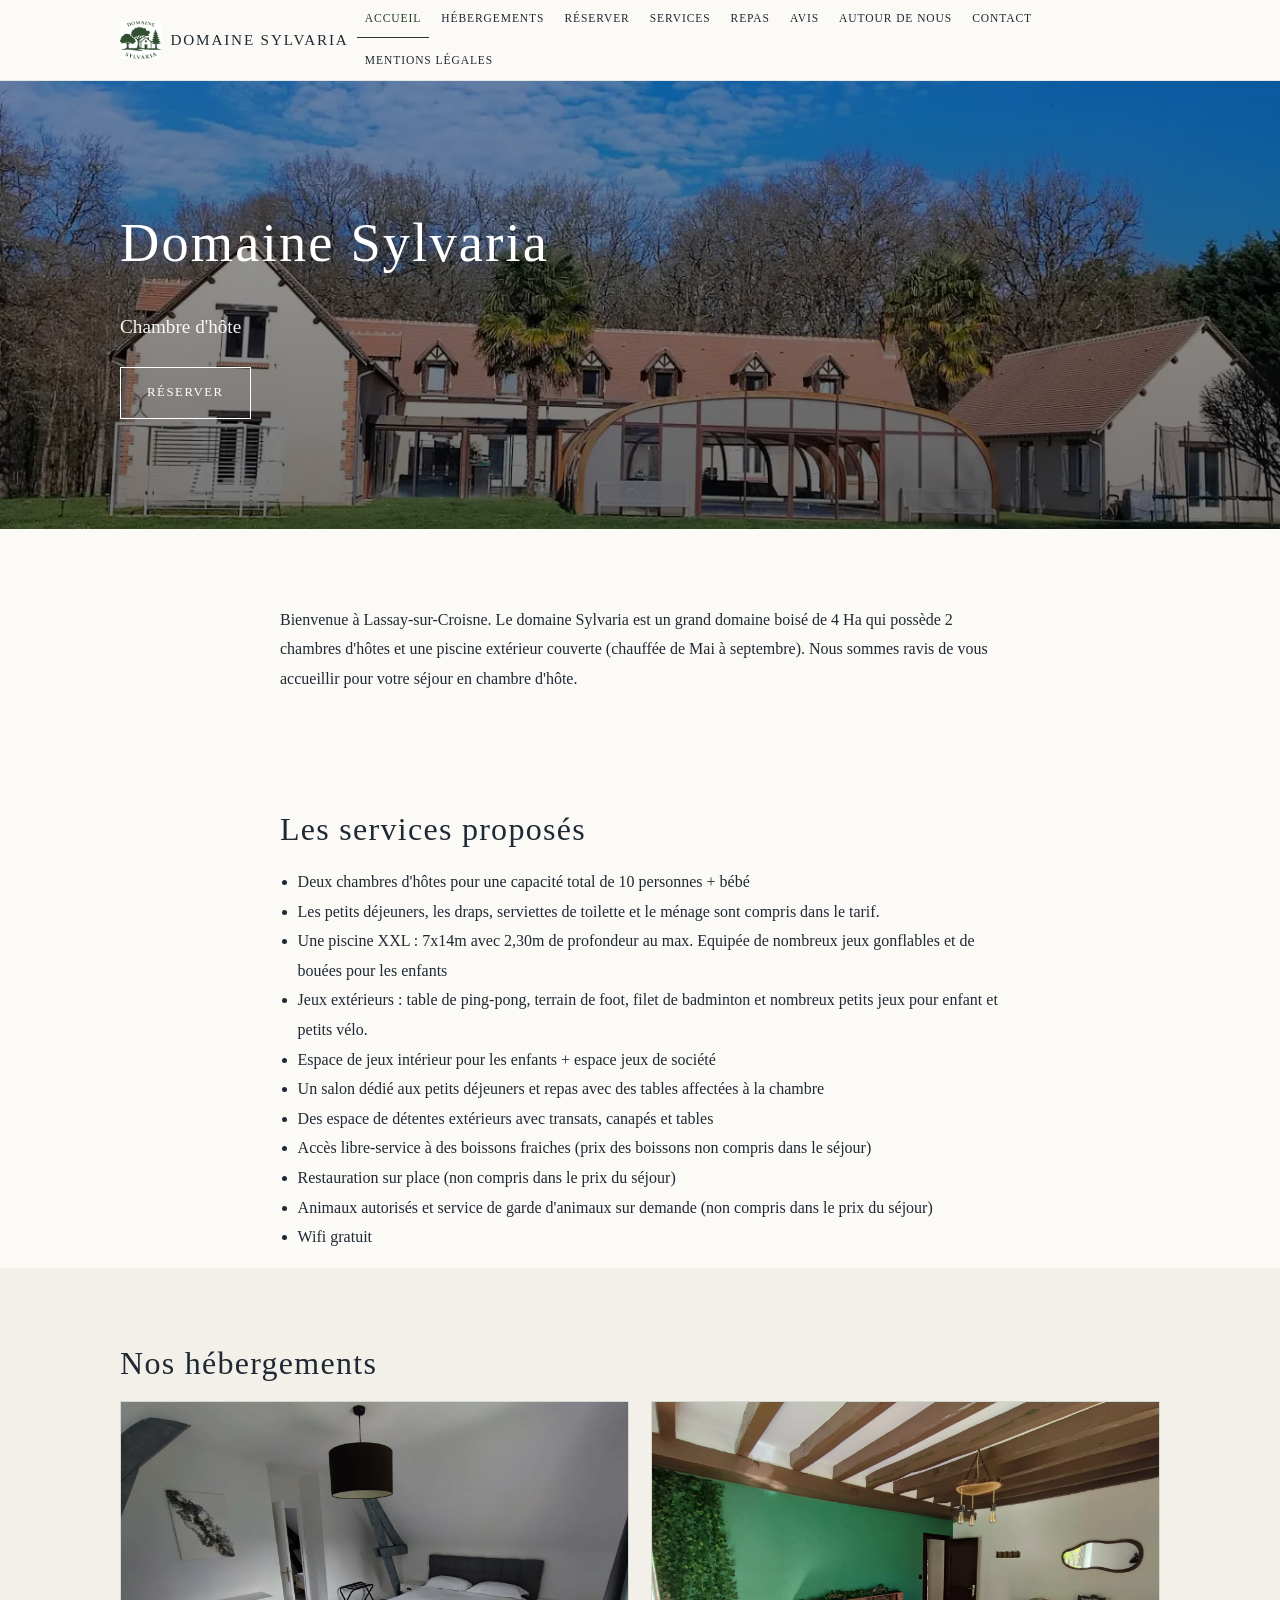
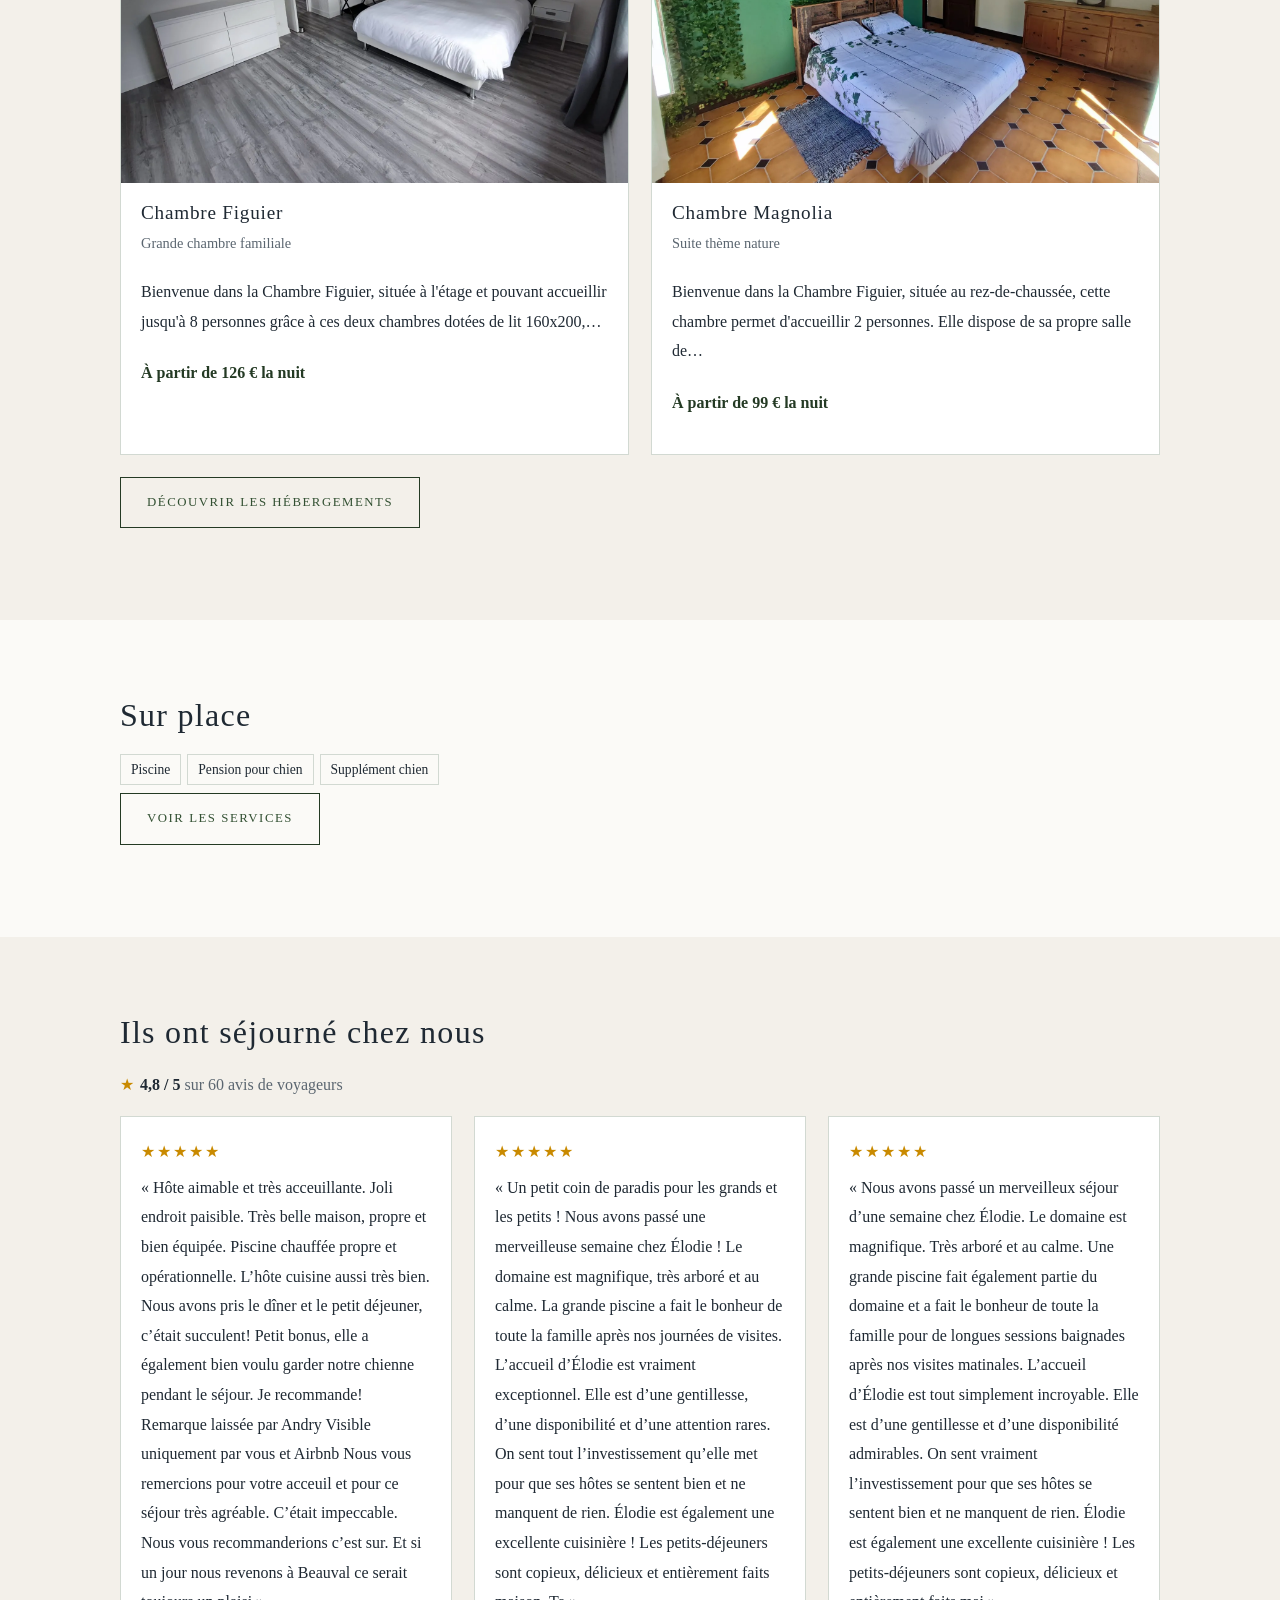
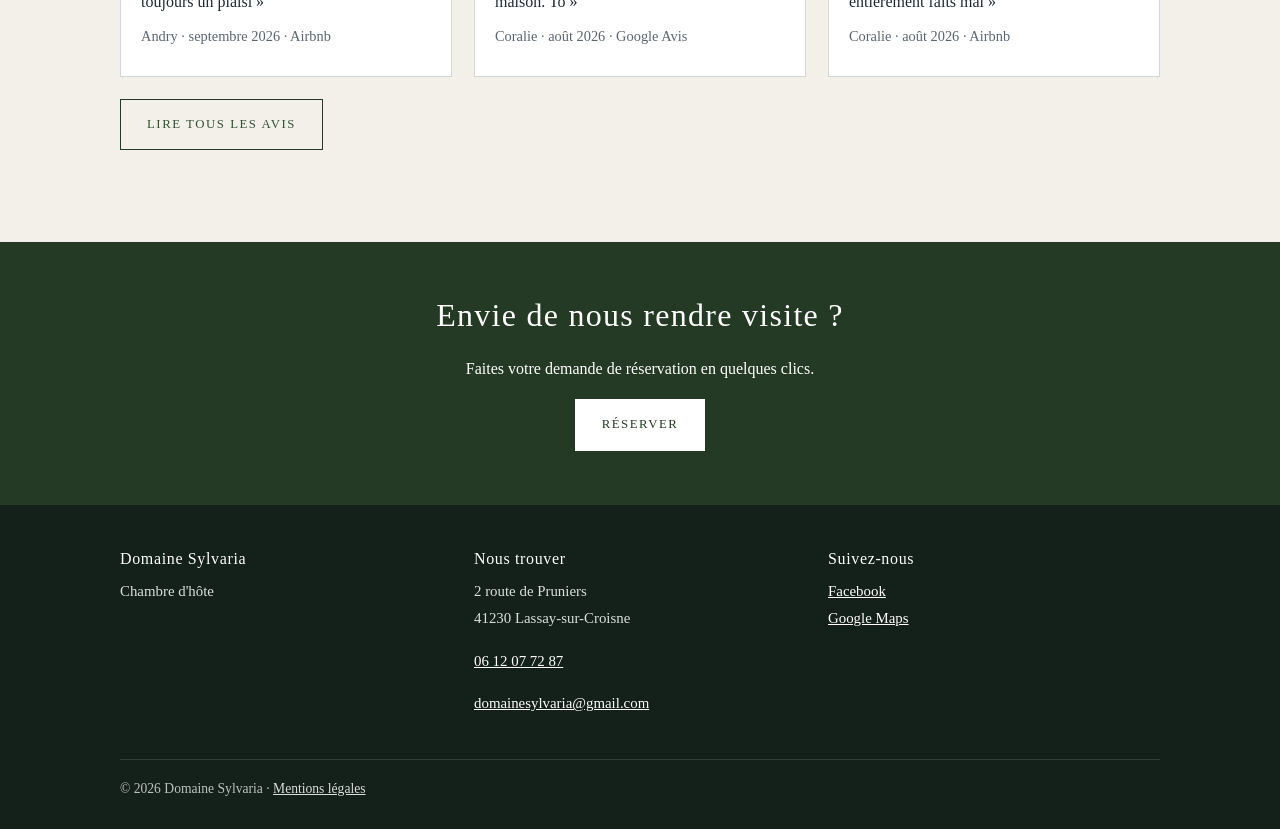
==== index.html @ 60cce9ef "Site mis à jour le 25/10/2026 10:37:14" ====
<!doctype html><html lang="fr"><head><meta charset="utf-8"><meta name="viewport" content="width=device-width,initial-scale=1"><title>Domaine Sylvaria</title><meta name="description" content="Bienvenue à Lassay-sur-Croisne. Le domaine Sylvaria est un grand domaine boisé de 4 Ha qui possède 2 chambres d'hôtes et une piscine extérieur couverte (chauffée de Mai à septembre). Nous sommes ravis de vous accueillir pour votre séjour en chambre d'hôte."><meta property="og:title" content="Domaine Sylvaria"><meta property="og:type" content="website"><meta property="og:locale" content="fr_FR"><meta property="og:description" content="Bienvenue à Lassay-sur-Croisne. Le domaine Sylvaria est un grand domaine boisé de 4 Ha qui possède 2 chambres d'hôtes et une piscine extérieur couverte (chauffée de Mai à septembre). Nous sommes ravis de vous accueillir pour votre séjour en chambre d'hôte."><meta name="theme-color" content="#325032"><link rel="stylesheet" href="style.css"><script type="application/ld+json">{"@context":"https://schema.org","@type":"LodgingBusiness","name":"Domaine Sylvaria","telephone":"06 12 07 72 87","email":"domainesylvaria@gmail.com","address":{"@type":"PostalAddress","streetAddress":"2 route de Pruniers","postalCode":"41230","addressLocality":"Lassay-sur-Croisne","addressCountry":"France"},"aggregateRating":{"@type":"AggregateRating","ratingValue":4.8,"reviewCount":60,"bestRating":5}}</script></head><body><a class="skip" href="#contenu">Aller au contenu</a><header class="top"><div class="wrap"><a class="brand" href="index.html"><img src="assets/img/sl_mvnltogio9lp.webp" alt=""><span>Domaine Sylvaria</span></a><button class="burger" type="button" aria-label="Menu" aria-expanded="false" aria-controls="nav">☰ Menu</button><nav id="nav" aria-label="Menu principal"><ul><li><a href="index.html" aria-current="page">Accueil</a></li><li><a href="hebergements.html">Hébergements</a></li><li><a href="reservation.html">Réserver</a></li><li><a href="services.html">Services</a></li><li><a href="repas.html">Repas</a></li><li><a href="avis.html">Avis</a></li><li><a href="autour.html">Autour de nous</a></li><li><a href="contact.html">Contact</a></li><li><a href="mentions-legales.html">Mentions légales</a></li></ul></nav></div></header><main id="contenu"><section class="hero hero-home has-photo"><div class="hero-img"><img src="assets/img/sl_mvl5kxh7c3dg.webp" alt="WhatsApp Image 2026-03-11 at 15.10.45" loading="lazy" decoding="async"></div><div class="wrap hero-in"><h1>Domaine Sylvaria</h1><p class="lead">Chambre d'hôte</p><a class="btn" href="reservation.html">Réserver</a></div></section><section class="block"><div class="wrap narrow"><p>Bienvenue à Lassay-sur-Croisne. Le domaine Sylvaria est un grand domaine boisé de 4 Ha qui possède 2 chambres d'hôtes et une piscine extérieur couverte (chauffée de Mai à septembre). Nous sommes ravis de vous accueillir pour votre séjour en chambre d'hôte.</p></div></section><div class="wrap narrow" style="padding-top:24px"><h2>Les services proposés</h2><ul class="clean"><li>Deux chambres d'hôtes pour une capacité total de 10 personnes + bébé</li><li>Les petits déjeuners, les draps, serviettes de toilette et le ménage sont compris dans le tarif.</li><li>Une piscine XXL : 7x14m avec 2,30m de profondeur au max. Equipée de nombreux jeux gonflables et de bouées pour les enfants</li><li>Jeux extérieurs : table de ping-pong, terrain de foot, filet de badminton et nombreux petits jeux pour enfant et petits vélo.</li><li>Espace de jeux intérieur pour les enfants + espace jeux de société</li><li>Un salon dédié aux petits déjeuners et repas avec des tables affectées à la chambre</li><li>Des espace de détentes extérieurs avec transats, canapés et tables</li><li>Accès libre-service à des boissons fraiches (prix des boissons non compris dans le séjour)</li><li>Restauration sur place (non compris dans le prix du séjour)</li><li>Animaux autorisés et service de garde d'animaux sur demande (non compris dans le prix du séjour)</li><li>Wifi gratuit</li></ul></div><section class="block alt"><div class="wrap"><h2>Nos hébergements</h2><div class="grid"><article class="card"><div class="pic"><img src="assets/img/sl_mvl5tt3u0idi.webp" alt="Chambre Figuier" loading="lazy" decoding="async"></div><div class="body"><h3>Chambre Figuier</h3><p class="muted small">Grande chambre familiale</p><p>Bienvenue dans la Chambre Figuier, située à l'étage et pouvant accueillir jusqu'à 8 personnes grâce à ces deux chambres dotées de lit 160x200,…</p><p class="price">À partir de 126 € la nuit</p></div></article><article class="card"><div class="pic"><img src="assets/img/sl_mvl5v06frn86.webp" alt="Chambre Magnolia" loading="lazy" decoding="async"></div><div class="body"><h3>Chambre Magnolia</h3><p class="muted small">Suite thème nature</p><p>Bienvenue dans la Chambre Figuier, située au rez-de-chaussée, cette chambre permet d'accueillir 2 personnes. Elle dispose de sa propre salle de…</p><p class="price">À partir de 99 € la nuit</p></div></article></div><p style="margin-top:22px"><a class="btn ghost" href="hebergements.html">Découvrir les hébergements</a></p></div></section><section class="block"><div class="wrap"><h2>Sur place</h2><ul class="tags"><li>Piscine</li><li>Pension pour chien</li><li>Supplément chien</li></ul><p><a class="btn ghost" href="services.html">Voir les services</a></p></div></section><section class="block alt"><div class="wrap"><h2>Ils ont séjourné chez nous</h2><p class="lead"><span class="stars" aria-hidden="true">★</span> <strong>4,8 / 5</strong> <span class="muted">sur 60 avis de voyageurs</span></p><div class="grid"><article class="review"><div class="stars" role="img" aria-label="5 sur 5">★★★★★</div><p>« Hôte aimable et très acceuillante.
Joli endroit paisible.
Très belle maison, propre et bien équipée.
Piscine chauffée propre et opérationnelle.
L’hôte cuisine aussi très bien. Nous avons pris le dîner et le petit déjeuner, c’était succulent!
Petit bonus, elle a également bien voulu garder notre chienne pendant le séjour.
Je recommande!

Remarque laissée par Andry
Visible uniquement par vous et Airbnb
Nous vous remercions pour votre acceuil et pour ce séjour très agréable. C’était impeccable. Nous vous recommanderions c’est sur. Et si un jour nous revenons à Beauval ce serait toujours un plaisi »</p><p class="muted small">Andry · septembre 2026 · Airbnb</p></article><article class="review"><div class="stars" role="img" aria-label="5 sur 5">★★★★★</div><p>« Un petit coin de paradis pour les grands et les petits !
Nous avons passé une merveilleuse semaine chez Élodie ! Le domaine est magnifique, très arboré et au calme. La grande piscine a fait le bonheur de toute la famille après nos journées de visites.

L’accueil d’Élodie est vraiment exceptionnel. Elle est d’une gentillesse, d’une disponibilité et d’une attention rares. On sent tout l’investissement qu’elle met pour que ses hôtes se sentent bien et ne manquent de rien.

Élodie est également une excellente cuisinière ! Les petits-déjeuners sont copieux, délicieux et entièrement faits maison. To »</p><p class="muted small">Coralie · août 2026 · Google Avis</p></article><article class="review"><div class="stars" role="img" aria-label="5 sur 5">★★★★★</div><p>« Nous avons passé un merveilleux séjour d’une semaine chez Élodie. Le domaine est magnifique. Très arboré et au calme. Une grande piscine fait également partie du domaine et a fait le bonheur de toute la famille pour de longues sessions baignades après nos visites matinales.

L’accueil d’Élodie est tout simplement incroyable. Elle est d’une gentillesse et d’une disponibilité admirables. On sent vraiment l’investissement pour que ses hôtes se sentent bien et ne manquent de rien. Élodie est également une excellente cuisinière ! Les petits-déjeuners sont copieux, délicieux et entièrement faits mai »</p><p class="muted small">Coralie · août 2026 · Airbnb</p></article></div><p style="margin-top:22px"><a class="btn ghost" href="avis.html">Lire tous les avis</a></p></div></section><section class="cta"><div class="wrap"><h2>Envie de nous rendre visite ?</h2><p>Faites votre demande de réservation en quelques clics.</p><a class="btn" href="reservation.html">Réserver</a></div></section></main><footer><div class="wrap"><div class="grid"><div><h3>Domaine Sylvaria</h3><p>Chambre d'hôte</p></div><div><h3>Nous trouver</h3><p>2 route de Pruniers<br>41230 Lassay-sur-Croisne</p><p><a href="tel:0612077287">06 12 07 72 87</a></p><p><a href="mailto:domainesylvaria@gmail.com">domainesylvaria@gmail.com</a></p></div><div><h3>Suivez-nous</h3><ul><li><a href="https://www.facebook.com/profile.php?id=61583618832469" rel="noopener">Facebook</a></li><li><a href="https://www.google.com/maps/search/?api=1&amp;query=Domaine%20Sylvaria%202%20route%20de%20Pruniers%2041230%20Lassay-sur-Croisne" rel="noopener">Google Maps</a></li></ul></div></div><div class="copy">© 2026 Domaine Sylvaria · <a class="" href="mentions-legales.html">Mentions légales</a></div></div></footer><script>window.SITE={"connector":"https://script.google.com/macros/s/AKfycbznSqgwceEuDSIl5vDDbm_sKKJGut93AD-fcWdN8TmMGDm9i62WLnd3WLHaU-PnyYHVyQ/exec","id":"pSAZ63QEEi","email":"domainesylvaria@gmail.com","preview":false,"first":""};</script><script src="site.js"></script></body></html>
---- style.css ----
:root{--c:#325032;--cd:#243a24;--cs:#f1f3f1;--cm:#d2d9d2;--on:#ffffff;--ink:#1f2933;--muted:#5b6670;--line:#e5e8e6;--r:14px}
*{box-sizing:border-box}
html{scroll-behavior:smooth;-webkit-text-size-adjust:100%}
body{margin:0;font:16px/1.7 system-ui,-apple-system,"Segoe UI",Roboto,Helvetica,Arial,sans-serif;color:var(--ink);background:#fff}
img{max-width:100%;height:auto;display:block}
a{color:var(--cd)}
h1,h2,h3{font-family:Georgia,"Times New Roman",serif;font-weight:600;line-height:1.2;margin:0 0 .6em;color:var(--ink)}
h1{font-size:clamp(2rem,5vw,3.1rem)}h2{font-size:clamp(1.5rem,3.4vw,2rem)}h3{font-size:1.2rem}
p{margin:0 0 1em}
.wrap{max-width:1080px;margin:0 auto;padding:0 20px}
.narrow{max-width:760px}
.skip{position:absolute;left:-999px;top:0;background:#fff;padding:8px 12px;z-index:50}.skip:focus{left:8px;top:8px}
:focus-visible{outline:3px solid var(--c);outline-offset:2px}
.top{position:sticky;top:0;z-index:20;background:rgba(255,255,255,.96);backdrop-filter:blur(6px);border-bottom:1px solid var(--line)}
.top .wrap{display:flex;align-items:center;justify-content:space-between;gap:16px;min-height:64px}
.brand{display:flex;align-items:center;gap:10px;text-decoration:none;color:var(--ink);font-family:Georgia,serif;font-weight:600;font-size:1.15rem}
.brand img{height:38px;width:auto}
.burger{display:none;border:1px solid var(--line);background:#fff;border-radius:10px;padding:8px 12px;font-size:1rem;cursor:pointer}
nav ul{display:flex;gap:4px;list-style:none;margin:0;padding:0;flex-wrap:wrap}
nav a{display:block;padding:8px 12px;border-radius:999px;text-decoration:none;color:var(--ink);font-size:.95rem}
nav a:hover{background:var(--cs)}
nav a[aria-current=page]{background:var(--c);color:var(--on)}
.hero{position:relative;background:var(--cs);color:var(--ink);overflow:hidden}
.hero .hero-in{position:relative;padding:56px 20px 48px}
.hero-home .hero-in{padding:110px 20px 96px}
.hero.has-photo{background:var(--cd);color:#fff}
.hero.has-photo h1{color:#fff}
.hero-img{position:absolute;inset:0}
.hero-img img{width:100%;height:100%;object-fit:cover}
.hero-img:after{content:"";position:absolute;inset:0;background:linear-gradient(180deg,rgba(0,0,0,.35),rgba(0,0,0,.55))}
.hero p.lead{font-size:1.2rem;max-width:640px;margin:0 0 1.2em;opacity:.95}
.btn{display:inline-block;background:var(--c);color:var(--on);padding:12px 22px;border-radius:999px;text-decoration:none;font-weight:600;border:2px solid var(--c);cursor:pointer;font:inherit;font-weight:600}
.btn:hover{background:var(--cd);border-color:var(--cd)}
.btn.ghost{background:transparent;color:var(--c)}.btn.ghost:hover{background:var(--cs)}
.hero.has-photo .btn{background:#fff;color:var(--cd);border-color:#fff}
.hero.has-photo .btn:hover{background:var(--cs)}
section.block{padding:52px 0}
section.alt{background:var(--cs)}
.grid{display:grid;gap:22px;grid-template-columns:repeat(auto-fit,minmax(260px,1fr))}
.card{background:#fff;border:1px solid var(--line);border-radius:var(--r);overflow:hidden;display:flex;flex-direction:column}
.card .pic{aspect-ratio:4/3;background:var(--cm)}
.card .pic img{width:100%;height:100%;object-fit:cover}
.card .body{padding:18px 20px 20px;display:flex;flex-direction:column;gap:6px;flex:1}
.card h3{margin:0}
.muted{color:var(--muted)}
.small{font-size:.9rem}
.price{font-weight:700;color:var(--cd)}
.tags{display:flex;flex-wrap:wrap;gap:6px;list-style:none;padding:0;margin:8px 0}
.tags li{background:var(--cs);border:1px solid var(--cm);border-radius:999px;padding:2px 10px;font-size:.85rem}
.room{display:grid;gap:26px;grid-template-columns:1.1fr 1fr;align-items:start;padding:30px 0;border-top:1px solid var(--line)}
.room:first-of-type{border-top:0}
.gallery{display:grid;gap:8px;grid-template-columns:repeat(auto-fill,minmax(150px,1fr))}
.gallery img{width:100%;aspect-ratio:4/3;object-fit:cover;border-radius:10px}
.gallery.main{grid-template-columns:1fr 1fr}.gallery.main img:first-child{grid-column:1/-1;aspect-ratio:16/10}
table{width:100%;border-collapse:collapse;margin:0 0 1.2em;font-size:.97rem}
th,td{text-align:left;padding:11px 12px;border-bottom:1px solid var(--line);vertical-align:top}
th{background:var(--cs);font-weight:600}
.scroll{overflow-x:auto}
.note{background:var(--cs);border-left:4px solid var(--c);padding:14px 18px;border-radius:0 var(--r) var(--r) 0;margin:0 0 1.2em}
ul.clean{padding-left:1.1em;margin:0 0 1em}
.stars{color:#c98a00;letter-spacing:2px}
.review{background:#fff;border:1px solid var(--line);border-radius:var(--r);padding:20px}
.review p{margin:.4em 0}
.cols{display:grid;gap:30px;grid-template-columns:1fr 1fr;align-items:start}
form.f{display:grid;gap:14px}
form.f .row{display:grid;gap:14px;grid-template-columns:1fr 1fr}
label{display:block;font-size:.9rem;font-weight:600;margin-bottom:4px}
input,select,textarea{width:100%;font:inherit;padding:11px 13px;border:1px solid #cfd5d1;border-radius:10px;background:#fff;color:var(--ink)}
textarea{min-height:120px;resize:vertical}
.hp{position:absolute;left:-9999px;height:0;overflow:hidden}
.status,.bkmsg{margin:0;font-weight:600}.status.ok{color:#176b34}.status.err,.bkmsg.err{color:#a4261b}
.map{border:0;width:100%;height:340px;border-radius:var(--r);background:var(--cm)}
.menu-moment{margin-bottom:34px}
.dish{display:grid;grid-template-columns:auto 1fr auto;gap:14px;padding:14px 0;border-bottom:1px solid var(--line);align-items:start}
.dish img{width:76px;height:76px;object-fit:cover;border-radius:10px}
.dish .nm{font-weight:600}
.cta{background:var(--c);color:var(--on);text-align:center;padding:54px 20px}
.cta h2{color:var(--on)}.cta .btn{background:#fff;color:var(--cd);border-color:#fff}
footer{background:#14201a;color:#d9e0dc;padding:44px 0 28px;font-size:.93rem}
footer a{color:#fff}footer h3{color:#fff;font-size:1rem}
footer .grid{grid-template-columns:repeat(auto-fit,minmax(220px,1fr))}
footer ul{list-style:none;margin:0;padding:0}
.copy{border-top:1px solid rgba(255,255,255,.15);margin-top:26px;padding-top:16px;font-size:.85rem;opacity:.85}
.bk-step{background:#fff;border:1px solid var(--line);border-radius:var(--r);padding:20px 22px}
.bk-step h3{display:flex;align-items:center;gap:10px;margin:0 0 .8em}
.bk-n{display:inline-flex;align-items:center;justify-content:center;width:28px;height:28px;border-radius:50%;background:var(--c);color:var(--on);font:600 .9rem system-ui,sans-serif}
form.f .row3{display:grid;gap:14px;grid-template-columns:2fr 1fr 1fr}
.bk-disc{margin:.4em 0 0}
.bk-nav{display:flex;align-items:center;justify-content:space-between;gap:10px;margin-bottom:10px}
.bk-nav .btn{padding:6px 16px;font-size:1.2rem;line-height:1.2}.bk-nav .btn:disabled{opacity:.35;cursor:default}
.bk-cal{display:grid;gap:22px;grid-template-columns:1fr 1fr}
.bk-mt{text-align:center;font-weight:600;text-transform:capitalize;margin-bottom:6px}
.bk-g{display:grid;grid-template-columns:repeat(7,minmax(0,1fr));gap:3px}
form.bk,form.bk>*,.bk-m,.bk-step>*{min-width:0}
.bk-d{min-width:0}
.bk-w{text-align:center;font-size:.8rem;color:var(--muted)}
.bk-d{display:flex;flex-direction:column;align-items:center;justify-content:center;min-height:50px;padding:2px;border:1px solid var(--line);border-radius:8px;background:#fff;color:var(--ink);font:inherit;font-size:.95rem;line-height:1.2;cursor:pointer}
.bk-d small{font-size:.72rem;color:var(--cd);font-weight:600}
.bk-d:hover:not(:disabled){border-color:var(--c);background:var(--cs)}
.bk-d.off{background:#f3f4f3;color:#9aa3a0;text-decoration:line-through;cursor:default}.bk-d.off small{display:none}
.bk-d:disabled{background:#f3f4f3;color:#b4bbb8;cursor:default}
.bk-d.sel{background:var(--cm);border-color:var(--c)}.bk-d.st,.bk-d.en{background:var(--c);color:var(--on)}.bk-d.st small,.bk-d.en small{color:var(--on)}
.bk-legend{display:flex;flex-wrap:wrap;align-items:center;gap:6px 12px;margin-top:10px}
.bk-key{display:inline-block;width:14px;height:14px;border-radius:4px;border:1px solid var(--line);vertical-align:-2px}.k-sel{background:var(--c)}.k-off{background:#f3f4f3}
.bk-opt{display:flex;align-items:center;justify-content:space-between;gap:12px;padding:8px 0;border-bottom:1px solid var(--line)}
.bk-ck{display:flex;gap:10px;align-items:flex-start;font-weight:400;margin:0;cursor:pointer}.bk-ck input{width:auto;margin-top:5px}
.bk-q{width:76px}
.bk-modes{display:flex;flex-wrap:wrap;gap:8px 22px}
form.bk{gap:18px}
@media(max-width:820px){
 .bk-cal,form.f .row3{grid-template-columns:minmax(0,1fr)}
 .bk-step{padding:16px 14px}
 .burger{display:block}
 nav{display:none;position:absolute;left:0;right:0;top:100%;background:#fff;border-bottom:1px solid var(--line);padding:10px 14px}
 nav.open{display:block}
 nav ul{flex-direction:column}
 .room,.cols,form.f .row{grid-template-columns:1fr}
 .hero-home .hero-in{padding:76px 20px 64px}
 section.block{padding:38px 0}
 .dish{grid-template-columns:1fr auto}.dish img{display:none}
}
@media(prefers-reduced-motion:reduce){html{scroll-behavior:auto}}
@media print{.top,.burger,form,footer,.cta{display:none}}

:root{--r:2px}
body{font-family:Georgia,"Times New Roman",serif;line-height:1.85;background:#fbfaf7}
h1,h2,h3{font-weight:400;letter-spacing:.04em}
h1{font-size:clamp(2.1rem,5vw,3.4rem);font-weight:300}
.top{background:#fbfaf7}
.brand{font-weight:400;letter-spacing:.12em;text-transform:uppercase;font-size:.95rem;white-space:nowrap}
nav a{text-transform:uppercase;letter-spacing:.08em;font-size:.72rem;border-radius:0;padding:8px 8px;white-space:nowrap}
nav a:hover{background:transparent;color:var(--cd)}
nav a[aria-current=page]{background:transparent;color:var(--cd);border-bottom:1px solid var(--cd)}
.hero,.hero.has-photo{background:var(--cd);color:#fff}
.hero h1,.hero.has-photo h1{color:#fff}
.hero .hero-in{padding:76px 20px 64px}
.hero-home .hero-in{padding:130px 20px 110px}
.btn{border-radius:0;background:transparent;color:var(--cd);border:1px solid var(--cd);letter-spacing:.12em;text-transform:uppercase;font-size:.8rem;font-weight:400;padding:13px 26px}
.btn:hover{background:var(--cd);color:#fff;border-color:var(--cd)}
.hero .btn,.hero.has-photo .btn{background:transparent;color:#fff;border-color:#fff}
.hero .btn:hover,.hero.has-photo .btn:hover{background:#fff;color:var(--cd)}
.card,.review,.bk-step{border-radius:0;border:1px solid var(--cm);background:#fff}
.card .pic,.gallery img,.dish img{border-radius:0}
section.block{padding:76px 0}
section.alt{background:#f3f0ea}
th{background:transparent;border-bottom:2px solid var(--cd);text-transform:uppercase;letter-spacing:.08em;font-size:.8rem}
.tags li{border-radius:0;background:transparent}
.note{background:#f3f0ea;border-radius:0}
.bk-d,.bk-n{border-radius:0}
.cta{background:var(--cd)}
input,select,textarea{border-radius:0}
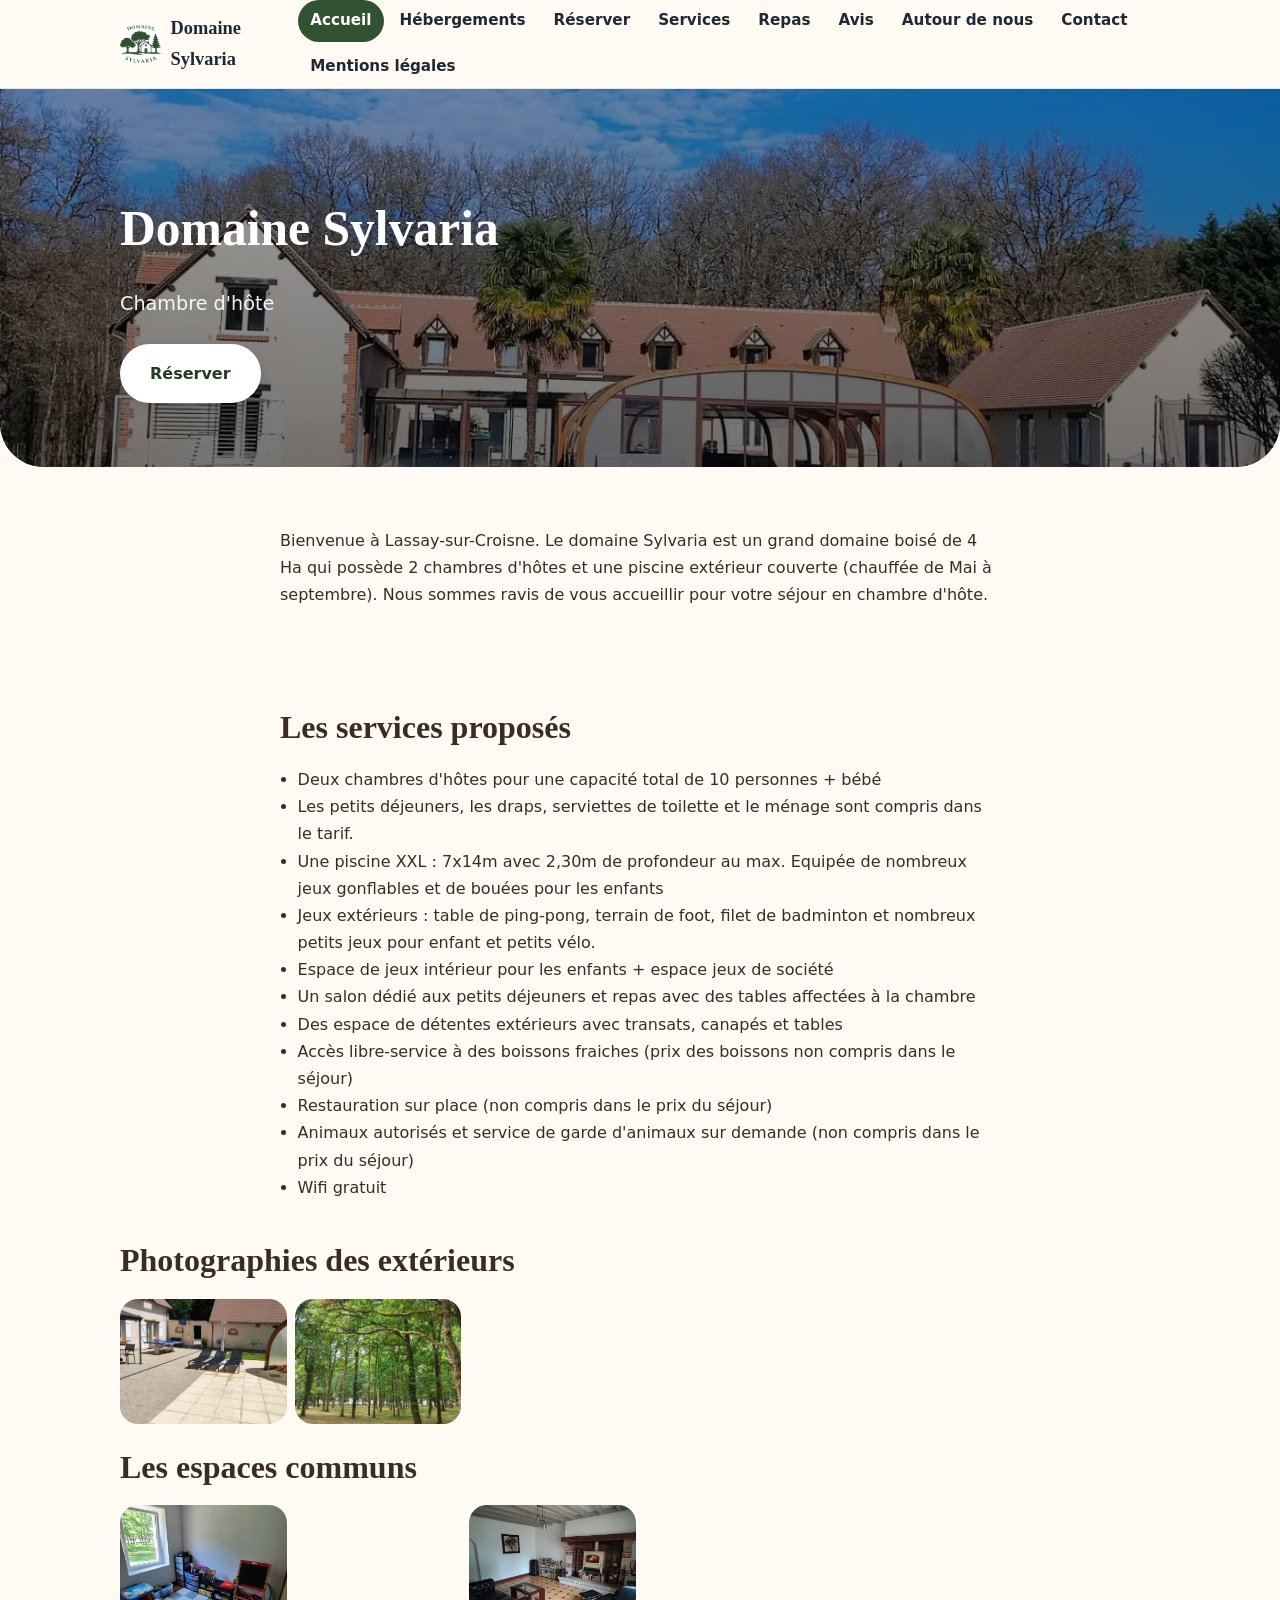
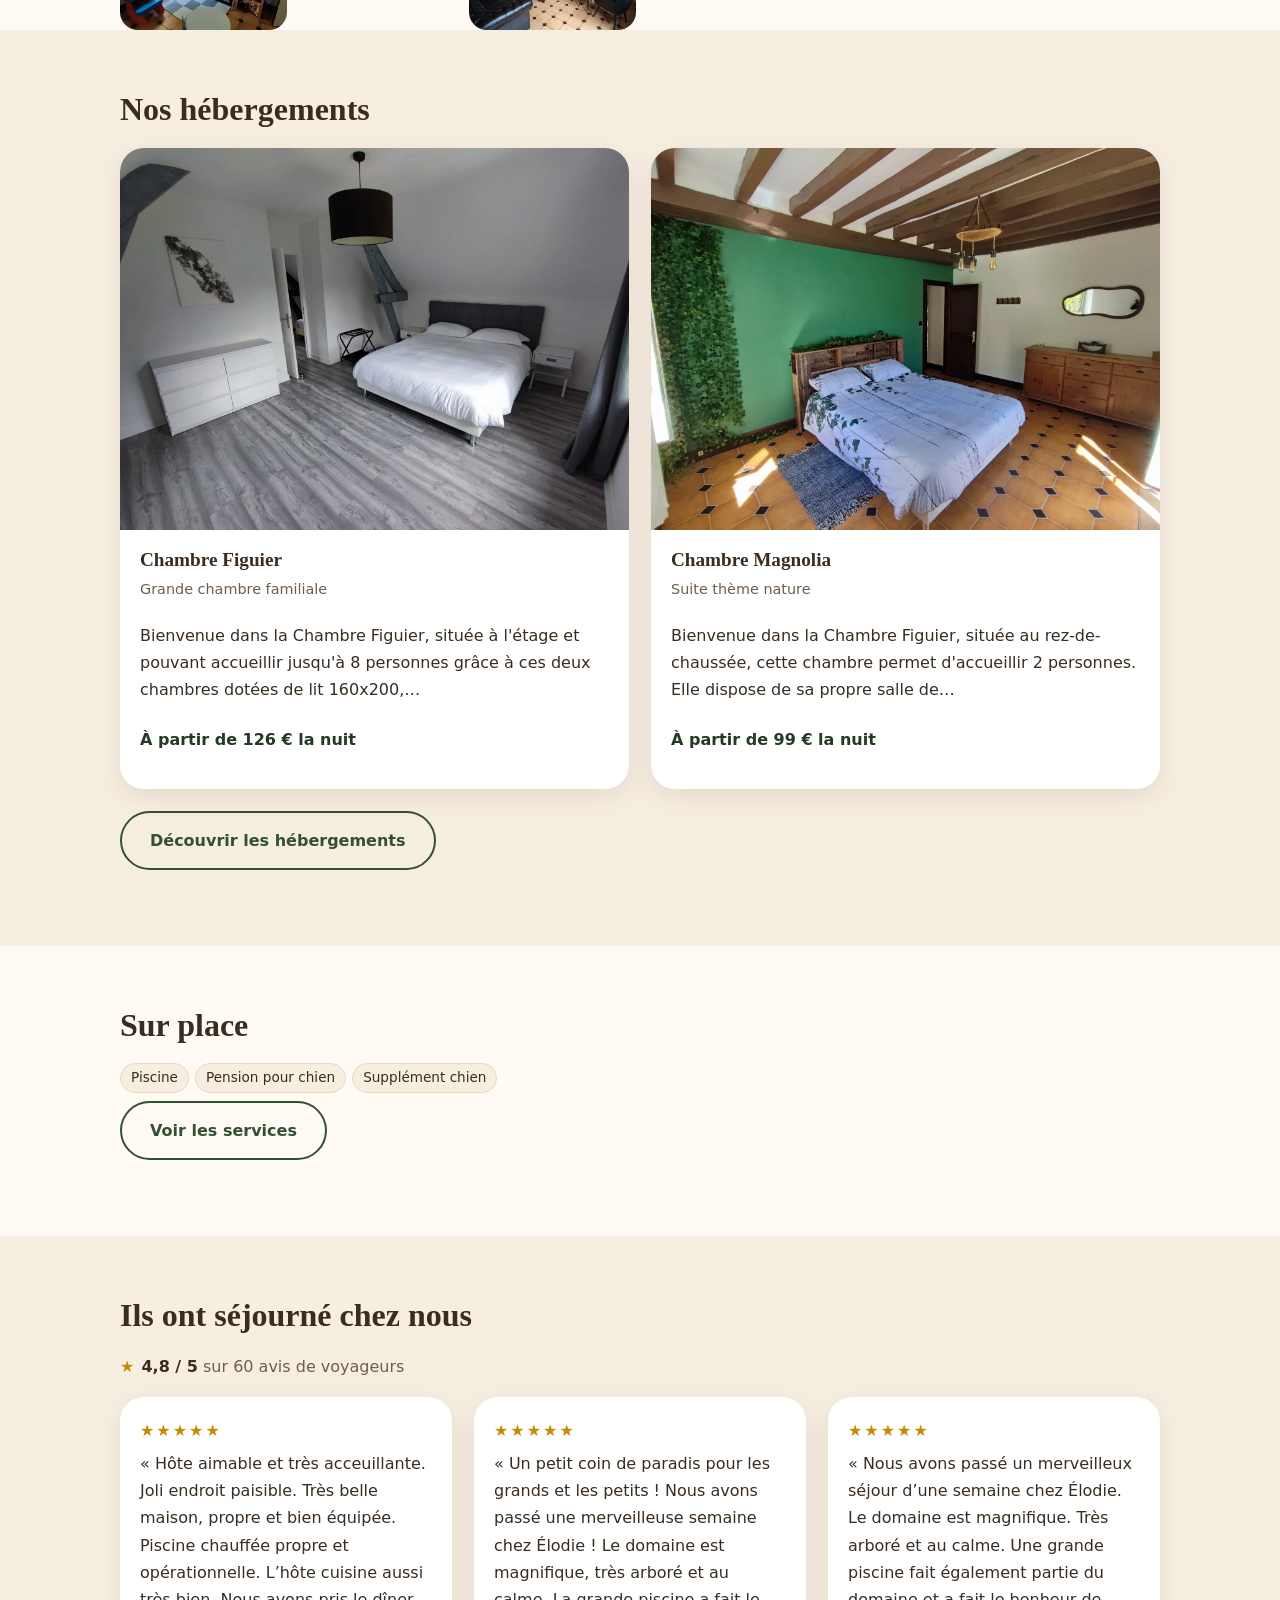
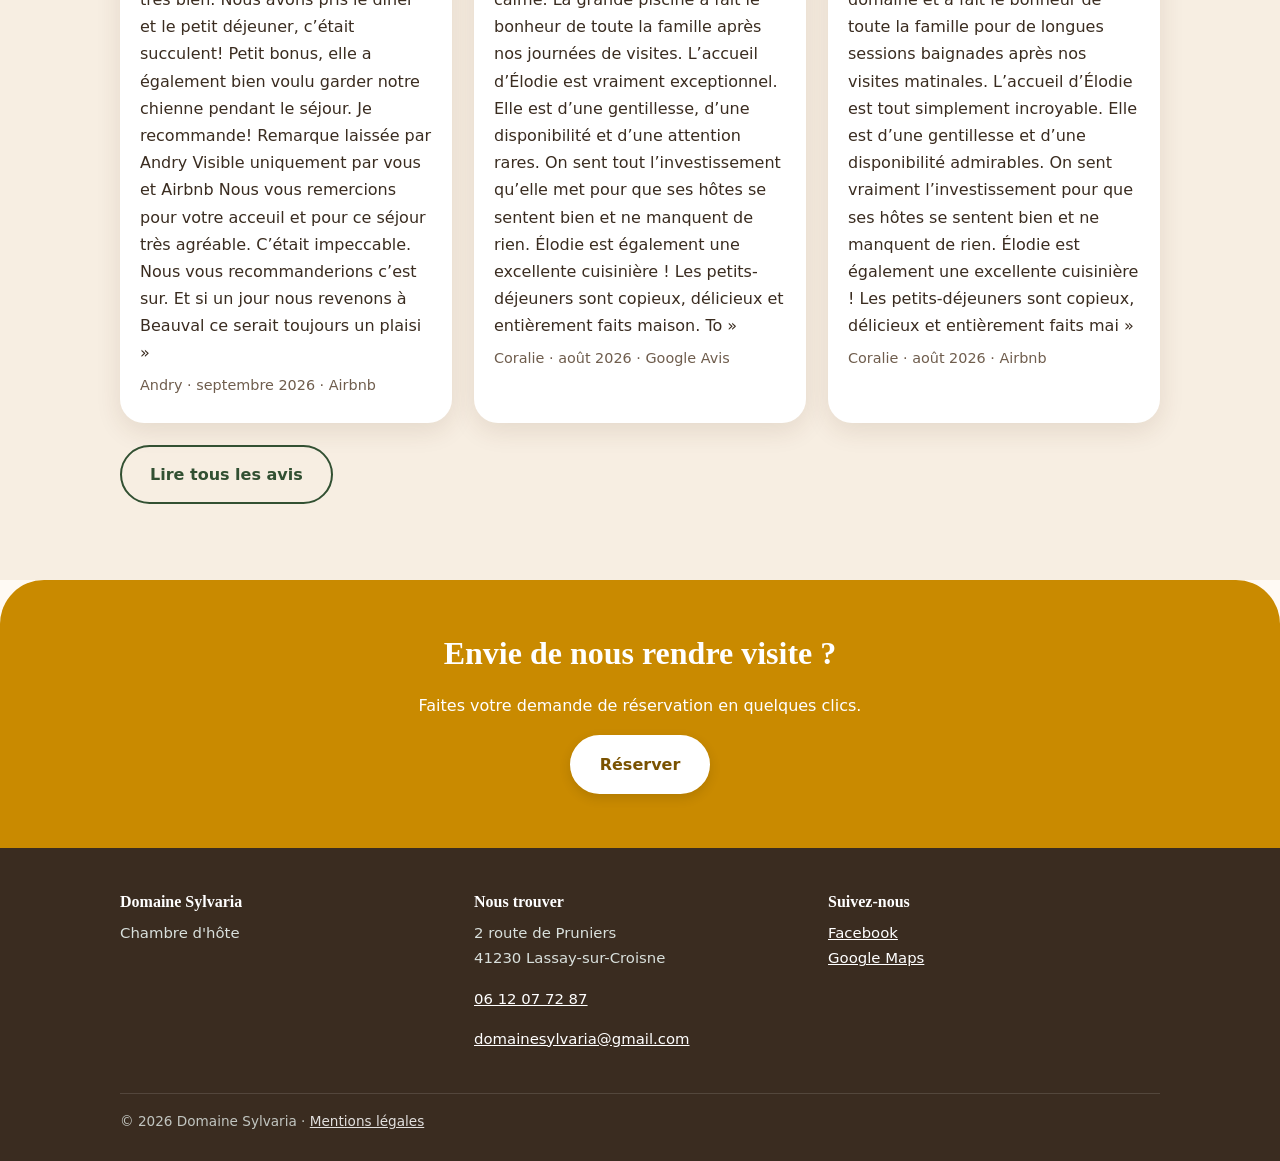
==== commit 1763e7f1: "Site mis à jour le 25/10/2026 11:44:56" ====
--- a/index.html
+++ b/index.html
@@ -1,4 +1,4 @@
-<!doctype html><html lang="fr"><head><meta charset="utf-8"><meta name="viewport" content="width=device-width,initial-scale=1"><title>Domaine Sylvaria</title><meta name="description" content="Bienvenue à Lassay-sur-Croisne. Le domaine Sylvaria est un grand domaine boisé de 4 Ha qui possède 2 chambres d'hôtes et une piscine extérieur couverte (chauffée de Mai à septembre). Nous sommes ravis de vous accueillir pour votre séjour en chambre d'hôte."><meta property="og:title" content="Domaine Sylvaria"><meta property="og:type" content="website"><meta property="og:locale" content="fr_FR"><meta property="og:description" content="Bienvenue à Lassay-sur-Croisne. Le domaine Sylvaria est un grand domaine boisé de 4 Ha qui possède 2 chambres d'hôtes et une piscine extérieur couverte (chauffée de Mai à septembre). Nous sommes ravis de vous accueillir pour votre séjour en chambre d'hôte."><meta name="theme-color" content="#325032"><link rel="stylesheet" href="style.css"><script type="application/ld+json">{"@context":"https://schema.org","@type":"LodgingBusiness","name":"Domaine Sylvaria","telephone":"06 12 07 72 87","email":"domainesylvaria@gmail.com","address":{"@type":"PostalAddress","streetAddress":"2 route de Pruniers","postalCode":"41230","addressLocality":"Lassay-sur-Croisne","addressCountry":"France"},"aggregateRating":{"@type":"AggregateRating","ratingValue":4.8,"reviewCount":60,"bestRating":5}}</script></head><body><a class="skip" href="#contenu">Aller au contenu</a><header class="top"><div class="wrap"><a class="brand" href="index.html"><img src="assets/img/sl_mvnltogio9lp.webp" alt=""><span>Domaine Sylvaria</span></a><button class="burger" type="button" aria-label="Menu" aria-expanded="false" aria-controls="nav">☰ Menu</button><nav id="nav" aria-label="Menu principal"><ul><li><a href="index.html" aria-current="page">Accueil</a></li><li><a href="hebergements.html">Hébergements</a></li><li><a href="reservation.html">Réserver</a></li><li><a href="services.html">Services</a></li><li><a href="repas.html">Repas</a></li><li><a href="avis.html">Avis</a></li><li><a href="autour.html">Autour de nous</a></li><li><a href="contact.html">Contact</a></li><li><a href="mentions-legales.html">Mentions légales</a></li></ul></nav></div></header><main id="contenu"><section class="hero hero-home has-photo"><div class="hero-img"><img src="assets/img/sl_mvl5kxh7c3dg.webp" alt="WhatsApp Image 2026-03-11 at 15.10.45" loading="lazy" decoding="async"></div><div class="wrap hero-in"><h1>Domaine Sylvaria</h1><p class="lead">Chambre d'hôte</p><a class="btn" href="reservation.html">Réserver</a></div></section><section class="block"><div class="wrap narrow"><p>Bienvenue à Lassay-sur-Croisne. Le domaine Sylvaria est un grand domaine boisé de 4 Ha qui possède 2 chambres d'hôtes et une piscine extérieur couverte (chauffée de Mai à septembre). Nous sommes ravis de vous accueillir pour votre séjour en chambre d'hôte.</p></div></section><div class="wrap narrow" style="padding-top:24px"><h2>Les services proposés</h2><ul class="clean"><li>Deux chambres d'hôtes pour une capacité total de 10 personnes + bébé</li><li>Les petits déjeuners, les draps, serviettes de toilette et le ménage sont compris dans le tarif.</li><li>Une piscine XXL : 7x14m avec 2,30m de profondeur au max. Equipée de nombreux jeux gonflables et de bouées pour les enfants</li><li>Jeux extérieurs : table de ping-pong, terrain de foot, filet de badminton et nombreux petits jeux pour enfant et petits vélo.</li><li>Espace de jeux intérieur pour les enfants + espace jeux de société</li><li>Un salon dédié aux petits déjeuners et repas avec des tables affectées à la chambre</li><li>Des espace de détentes extérieurs avec transats, canapés et tables</li><li>Accès libre-service à des boissons fraiches (prix des boissons non compris dans le séjour)</li><li>Restauration sur place (non compris dans le prix du séjour)</li><li>Animaux autorisés et service de garde d'animaux sur demande (non compris dans le prix du séjour)</li><li>Wifi gratuit</li></ul></div><section class="block alt"><div class="wrap"><h2>Nos hébergements</h2><div class="grid"><article class="card"><div class="pic"><img src="assets/img/sl_mvl5tt3u0idi.webp" alt="Chambre Figuier" loading="lazy" decoding="async"></div><div class="body"><h3>Chambre Figuier</h3><p class="muted small">Grande chambre familiale</p><p>Bienvenue dans la Chambre Figuier, située à l'étage et pouvant accueillir jusqu'à 8 personnes grâce à ces deux chambres dotées de lit 160x200,…</p><p class="price">À partir de 126 € la nuit</p></div></article><article class="card"><div class="pic"><img src="assets/img/sl_mvl5v06frn86.webp" alt="Chambre Magnolia" loading="lazy" decoding="async"></div><div class="body"><h3>Chambre Magnolia</h3><p class="muted small">Suite thème nature</p><p>Bienvenue dans la Chambre Figuier, située au rez-de-chaussée, cette chambre permet d'accueillir 2 personnes. Elle dispose de sa propre salle de…</p><p class="price">À partir de 99 € la nuit</p></div></article></div><p style="margin-top:22px"><a class="btn ghost" href="hebergements.html">Découvrir les hébergements</a></p></div></section><section class="block"><div class="wrap"><h2>Sur place</h2><ul class="tags"><li>Piscine</li><li>Pension pour chien</li><li>Supplément chien</li></ul><p><a class="btn ghost" href="services.html">Voir les services</a></p></div></section><section class="block alt"><div class="wrap"><h2>Ils ont séjourné chez nous</h2><p class="lead"><span class="stars" aria-hidden="true">★</span> <strong>4,8 / 5</strong> <span class="muted">sur 60 avis de voyageurs</span></p><div class="grid"><article class="review"><div class="stars" role="img" aria-label="5 sur 5">★★★★★</div><p>« Hôte aimable et très acceuillante.
+<!doctype html><html lang="fr"><head><meta charset="utf-8"><meta name="viewport" content="width=device-width,initial-scale=1"><title>Domaine Sylvaria</title><meta name="description" content="Bienvenue à Lassay-sur-Croisne. Le domaine Sylvaria est un grand domaine boisé de 4 Ha qui possède 2 chambres d'hôtes et une piscine extérieur couverte (chauffée de Mai à septembre). Nous sommes ravis de vous accueillir pour votre séjour en chambre d'hôte."><meta property="og:title" content="Domaine Sylvaria"><meta property="og:type" content="website"><meta property="og:locale" content="fr_FR"><meta property="og:description" content="Bienvenue à Lassay-sur-Croisne. Le domaine Sylvaria est un grand domaine boisé de 4 Ha qui possède 2 chambres d'hôtes et une piscine extérieur couverte (chauffée de Mai à septembre). Nous sommes ravis de vous accueillir pour votre séjour en chambre d'hôte."><meta name="theme-color" content="#325032"><link rel="stylesheet" href="style.css"><script type="application/ld+json">{"@context":"https://schema.org","@type":"LodgingBusiness","name":"Domaine Sylvaria","telephone":"06 12 07 72 87","email":"domainesylvaria@gmail.com","address":{"@type":"PostalAddress","streetAddress":"2 route de Pruniers","postalCode":"41230","addressLocality":"Lassay-sur-Croisne","addressCountry":"France"},"aggregateRating":{"@type":"AggregateRating","ratingValue":4.8,"reviewCount":60,"bestRating":5}}</script></head><body><a class="skip" href="#contenu">Aller au contenu</a><header class="top"><div class="wrap"><a class="brand" href="index.html"><img src="assets/img/sl_mvnltogio9lp.webp" alt=""><span>Domaine Sylvaria</span></a><button class="burger" type="button" aria-label="Menu" aria-expanded="false" aria-controls="nav">☰ Menu</button><nav id="nav" aria-label="Menu principal"><ul><li><a href="index.html" aria-current="page">Accueil</a></li><li><a href="hebergements.html">Hébergements</a></li><li><a href="reservation.html">Réserver</a></li><li><a href="services.html">Services</a></li><li><a href="repas.html">Repas</a></li><li><a href="avis.html">Avis</a></li><li><a href="autour.html">Autour de nous</a></li><li><a href="contact.html">Contact</a></li><li><a href="mentions-legales.html">Mentions légales</a></li></ul></nav></div></header><main id="contenu"><section class="hero hero-home has-photo"><div class="hero-img"><img src="assets/img/sl_mvl5kxh7c3dg.webp" alt="WhatsApp Image 2026-03-11 at 15.10.45" loading="lazy" decoding="async"></div><div class="wrap hero-in"><h1>Domaine Sylvaria</h1><p class="lead">Chambre d'hôte</p><a class="btn" href="reservation.html">Réserver</a></div></section><section class="block"><div class="wrap narrow"><p>Bienvenue à Lassay-sur-Croisne. Le domaine Sylvaria est un grand domaine boisé de 4 Ha qui possède 2 chambres d'hôtes et une piscine extérieur couverte (chauffée de Mai à septembre). Nous sommes ravis de vous accueillir pour votre séjour en chambre d'hôte.</p></div></section><div class="wrap narrow" style="padding-top:24px"><h2>Les services proposés</h2><ul class="clean"><li>Deux chambres d'hôtes pour une capacité total de 10 personnes + bébé</li><li>Les petits déjeuners, les draps, serviettes de toilette et le ménage sont compris dans le tarif.</li><li>Une piscine XXL : 7x14m avec 2,30m de profondeur au max. Equipée de nombreux jeux gonflables et de bouées pour les enfants</li><li>Jeux extérieurs : table de ping-pong, terrain de foot, filet de badminton et nombreux petits jeux pour enfant et petits vélo.</li><li>Espace de jeux intérieur pour les enfants + espace jeux de société</li><li>Un salon dédié aux petits déjeuners et repas avec des tables affectées à la chambre</li><li>Des espace de détentes extérieurs avec transats, canapés et tables</li><li>Accès libre-service à des boissons fraiches (prix des boissons non compris dans le séjour)</li><li>Restauration sur place (non compris dans le prix du séjour)</li><li>Animaux autorisés et service de garde d'animaux sur demande (non compris dans le prix du séjour)</li><li>Wifi gratuit</li></ul></div><div class="wrap" style="padding-top:24px"><h2>Photographies des extérieurs</h2><div class="gallery"><img src="assets/img/sl_mvnoj7gsiull.webp" alt="Ext" loading="lazy" decoding="async"><img src="assets/img/sl_mvnojek1bt9e.webp" alt="foret" loading="lazy" decoding="async"><img src="assets/img/sl_mvnojk2fop44.webp" alt="jardin" loading="lazy" decoding="async"><img src="assets/img/sl_mvnojozt9y4a.webp" alt="WhatsApp Image 2026-03-11 at 15.10.45" loading="lazy" decoding="async"><img src="assets/img/sl_mvnojvorrutw.webp" alt="WhatsApp Image 2026-06-23 at 14.49.15" loading="lazy" decoding="async"><img src="assets/img/sl_mvnok002wky4.webp" alt="WhatsApp Image 2026-06-23 at 14.49.16" loading="lazy" decoding="async"></div></div><div class="wrap" style="padding-top:24px"><h2>Les espaces communs</h2><div class="gallery"><img src="assets/img/sl_mvnome35puqt.webp" alt="coin enfant" loading="lazy" decoding="async"><img src="assets/img/sl_mvnomicrflli.webp" alt="Salon" loading="lazy" decoding="async"><img src="assets/img/sl_mvnp35oh6tna.webp" alt="salon cheminée" loading="lazy" decoding="async"></div></div><section class="block alt"><div class="wrap"><h2>Nos hébergements</h2><div class="grid"><article class="card"><div class="pic"><img src="assets/img/sl_mvl5tt3u0idi.webp" alt="Chambre Figuier" loading="lazy" decoding="async"></div><div class="body"><h3>Chambre Figuier</h3><p class="muted small">Grande chambre familiale</p><p>Bienvenue dans la Chambre Figuier, située à l'étage et pouvant accueillir jusqu'à 8 personnes grâce à ces deux chambres dotées de lit 160x200,…</p><p class="price">À partir de 126 € la nuit</p></div></article><article class="card"><div class="pic"><img src="assets/img/sl_mvl5v06frn86.webp" alt="Chambre Magnolia" loading="lazy" decoding="async"></div><div class="body"><h3>Chambre Magnolia</h3><p class="muted small">Suite thème nature</p><p>Bienvenue dans la Chambre Figuier, située au rez-de-chaussée, cette chambre permet d'accueillir 2 personnes. Elle dispose de sa propre salle de…</p><p class="price">À partir de 99 € la nuit</p></div></article></div><p style="margin-top:22px"><a class="btn ghost" href="hebergements.html">Découvrir les hébergements</a></p></div></section><section class="block"><div class="wrap"><h2>Sur place</h2><ul class="tags"><li>Piscine</li><li>Pension pour chien</li><li>Supplément chien</li></ul><p><a class="btn ghost" href="services.html">Voir les services</a></p></div></section><section class="block alt"><div class="wrap"><h2>Ils ont séjourné chez nous</h2><p class="lead"><span class="stars" aria-hidden="true">★</span> <strong>4,8 / 5</strong> <span class="muted">sur 60 avis de voyageurs</span></p><div class="grid"><article class="review"><div class="stars" role="img" aria-label="5 sur 5">★★★★★</div><p>« Hôte aimable et très acceuillante.
 Joli endroit paisible.
 Très belle maison, propre et bien équipée.
 Piscine chauffée propre et opérationnelle.
--- a/style.css
+++ b/style.css
@@ -106,6 +106,11 @@
 .bk-ck{display:flex;gap:10px;align-items:flex-start;font-weight:400;margin:0;cursor:pointer}.bk-ck input{width:auto;margin-top:5px}
 .bk-q{width:76px}
 .bk-modes{display:flex;flex-wrap:wrap;gap:8px 22px}
+.bk-done{background:var(--cs);border:2px solid var(--c);border-radius:var(--r);padding:20px 22px;margin-bottom:18px}
+.bk-done-h{font-weight:700;font-size:1.15rem;margin:0 0 8px;color:var(--cd)}
+.bk-done[hidden]{display:none}
+.bk-police{border:1px solid #d9a441;background:#fff8e6;border-radius:var(--r);padding:16px 18px}
+.bk-police h4{margin:0 0 6px}
 form.bk{gap:18px}
 @media(max-width:820px){
  .bk-cal,form.f .row3{grid-template-columns:minmax(0,1fr)}
@@ -122,31 +127,28 @@
 @media(prefers-reduced-motion:reduce){html{scroll-behavior:auto}}
 @media print{.top,.burger,form,footer,.cta{display:none}}
 
-:root{--r:2px}
-body{font-family:Georgia,"Times New Roman",serif;line-height:1.85;background:#fbfaf7}
-h1,h2,h3{font-weight:400;letter-spacing:.04em}
-h1{font-size:clamp(2.1rem,5vw,3.4rem);font-weight:300}
-.top{background:#fbfaf7}
-.brand{font-weight:400;letter-spacing:.12em;text-transform:uppercase;font-size:.95rem;white-space:nowrap}
-nav a{text-transform:uppercase;letter-spacing:.08em;font-size:.72rem;border-radius:0;padding:8px 8px;white-space:nowrap}
-nav a:hover{background:transparent;color:var(--cd)}
-nav a[aria-current=page]{background:transparent;color:var(--cd);border-bottom:1px solid var(--cd)}
-.hero,.hero.has-photo{background:var(--cd);color:#fff}
-.hero h1,.hero.has-photo h1{color:#fff}
-.hero .hero-in{padding:76px 20px 64px}
-.hero-home .hero-in{padding:130px 20px 110px}
-.btn{border-radius:0;background:transparent;color:var(--cd);border:1px solid var(--cd);letter-spacing:.12em;text-transform:uppercase;font-size:.8rem;font-weight:400;padding:13px 26px}
-.btn:hover{background:var(--cd);color:#fff;border-color:var(--cd)}
-.hero .btn,.hero.has-photo .btn{background:transparent;color:#fff;border-color:#fff}
-.hero .btn:hover,.hero.has-photo .btn:hover{background:#fff;color:var(--cd)}
-.card,.review,.bk-step{border-radius:0;border:1px solid var(--cm);background:#fff}
-.card .pic,.gallery img,.dish img{border-radius:0}
-section.block{padding:76px 0}
-section.alt{background:#f3f0ea}
-th{background:transparent;border-bottom:2px solid var(--cd);text-transform:uppercase;letter-spacing:.08em;font-size:.8rem}
-.tags li{border-radius:0;background:transparent}
-.note{background:#f3f0ea;border-radius:0}
-.bk-d,.bk-n{border-radius:0}
-.cta{background:var(--cd)}
-input,select,textarea{border-radius:0}
+:root{--r:24px}
+body{background:#fffaf4;color:#3a2c20}
+h1,h2,h3{color:#3a2c20}
+.muted{color:#6f5d4d}
+.top{background:rgba(255,250,244,.96)}
+nav a{border-radius:999px;font-weight:600}
+.hero{background:var(--cm);border-radius:0 0 44px 44px}
+.hero.has-photo{border-radius:0 0 44px 44px}
+.hero .hero-in{padding-bottom:64px}
+.btn{padding:14px 28px;box-shadow:0 4px 12px rgba(0,0,0,.12)}
+.btn.ghost{box-shadow:none}
+.card,.review,.bk-step{border:0;border-radius:24px;background:#fff;box-shadow:0 8px 26px rgba(80,50,20,.11)}
+.card .pic{border-radius:24px 24px 0 0}
+.gallery img,.dish img{border-radius:18px}
+section.alt{background:#f7eee2}
+section.block{padding:60px 0}
+th{background:#f7eee2}
+.note{background:#f7eee2;border-left-color:#c98a00;border-radius:0 18px 18px 0}
+.tags li{background:#f7eee2;border-color:#ead9bd}
+input,select,textarea{border-radius:14px}
+.bk-d{border-radius:12px}
+footer{background:#3a2c20}
+.cta{background:#c98a00;color:#fff;border-radius:44px 44px 0 0}
+.cta .btn{background:#fff;color:#7a5200}
 
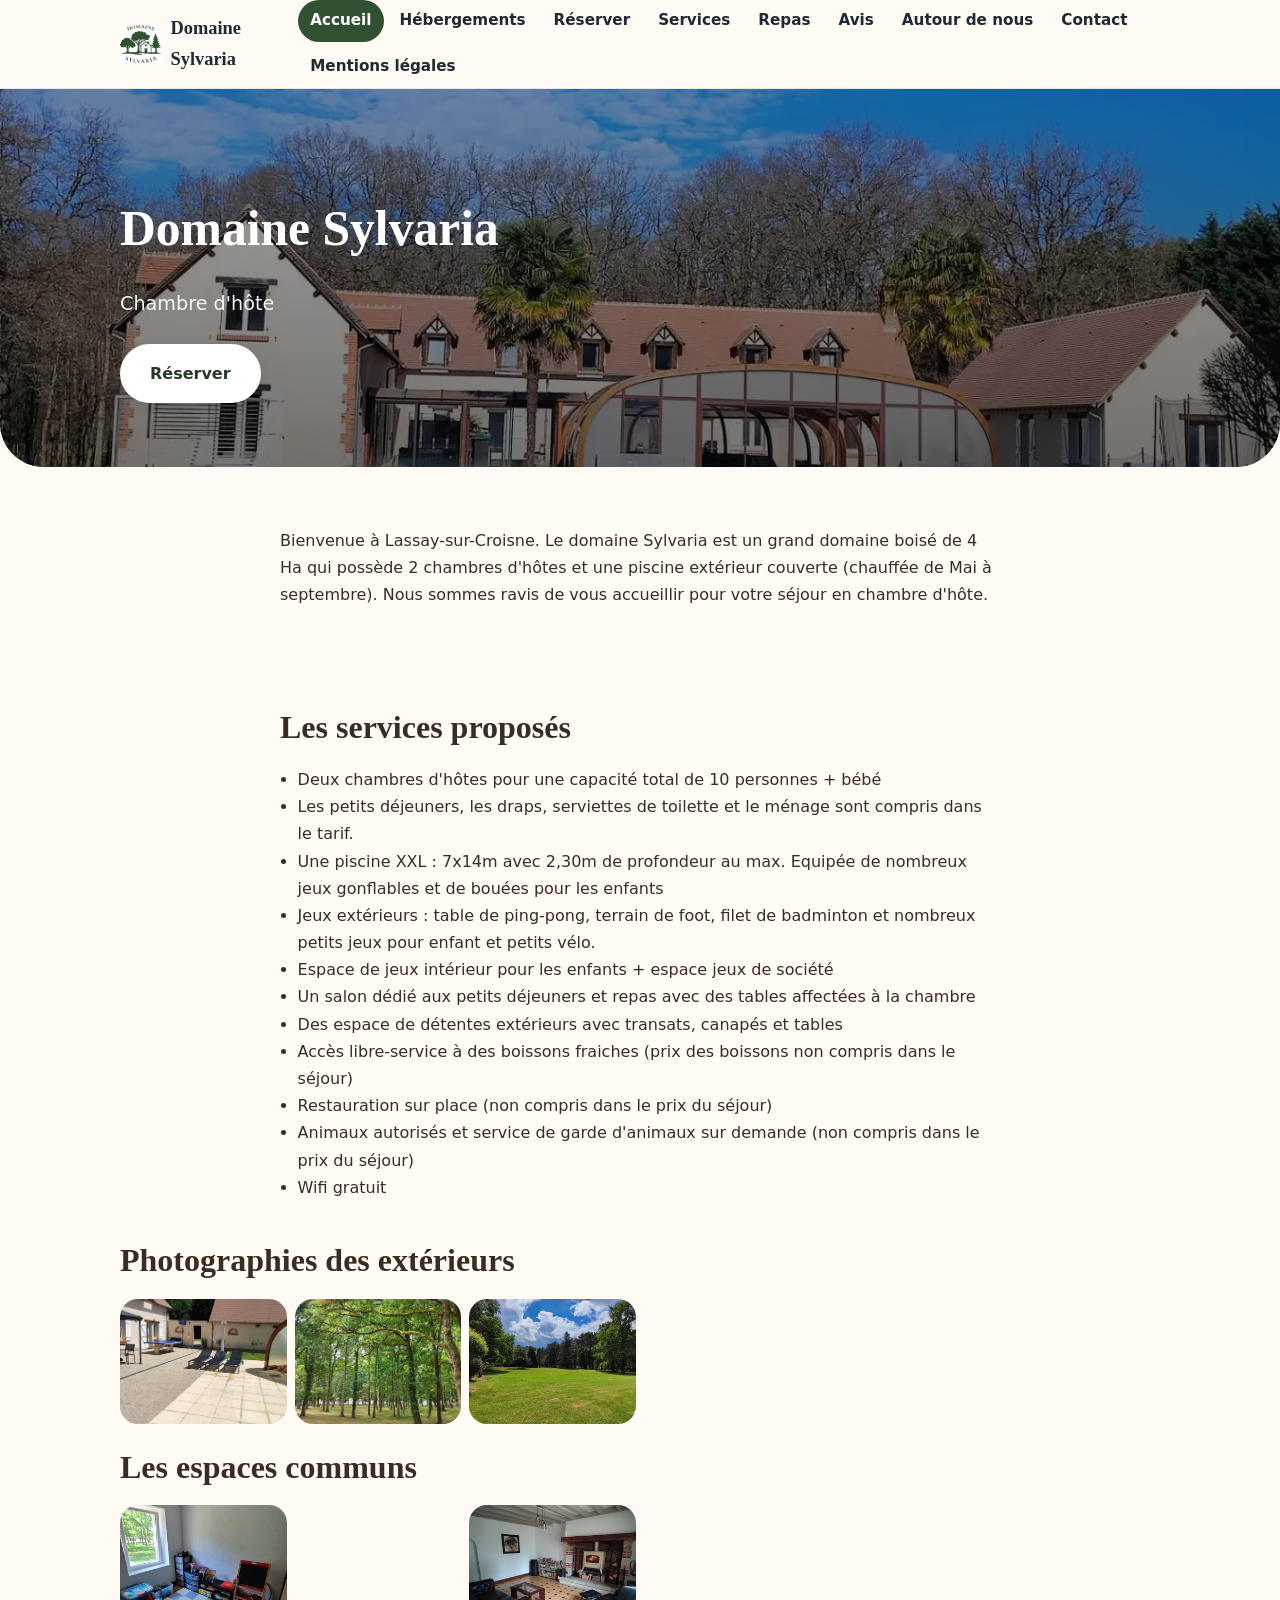
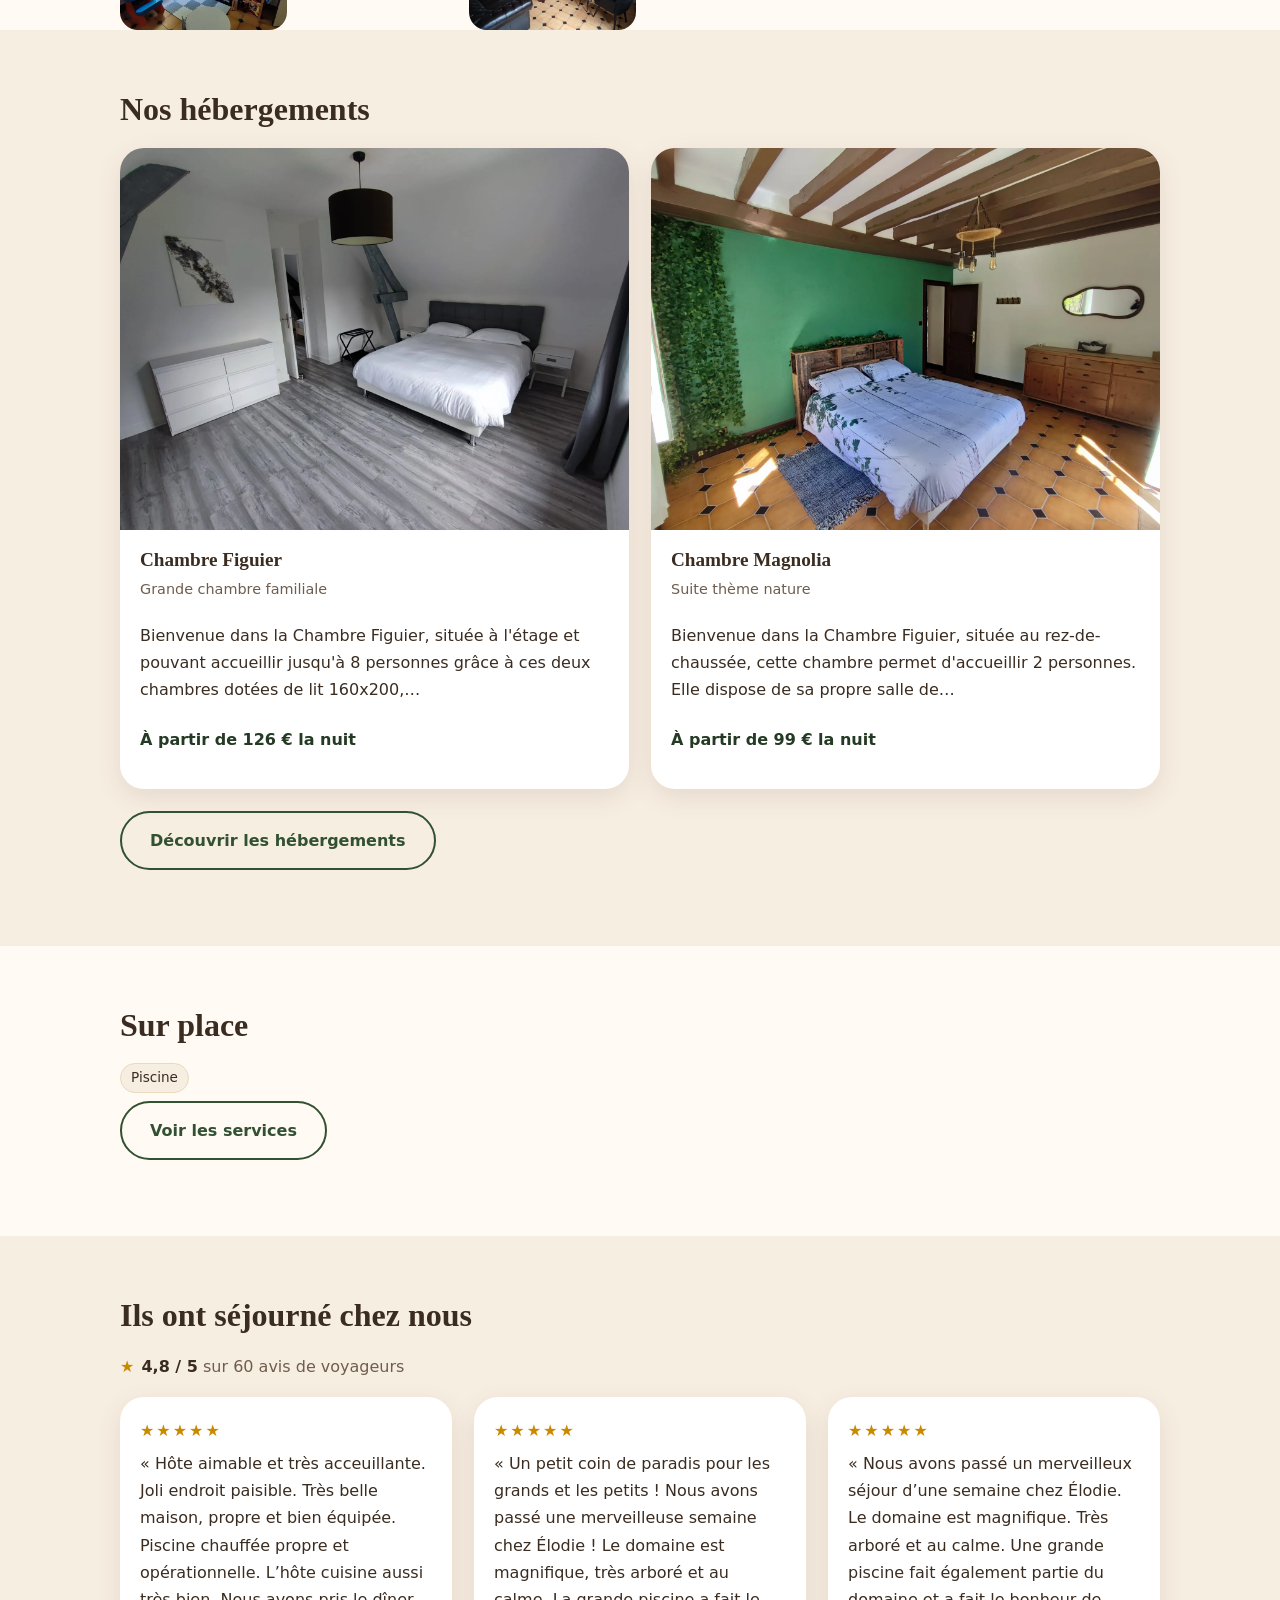
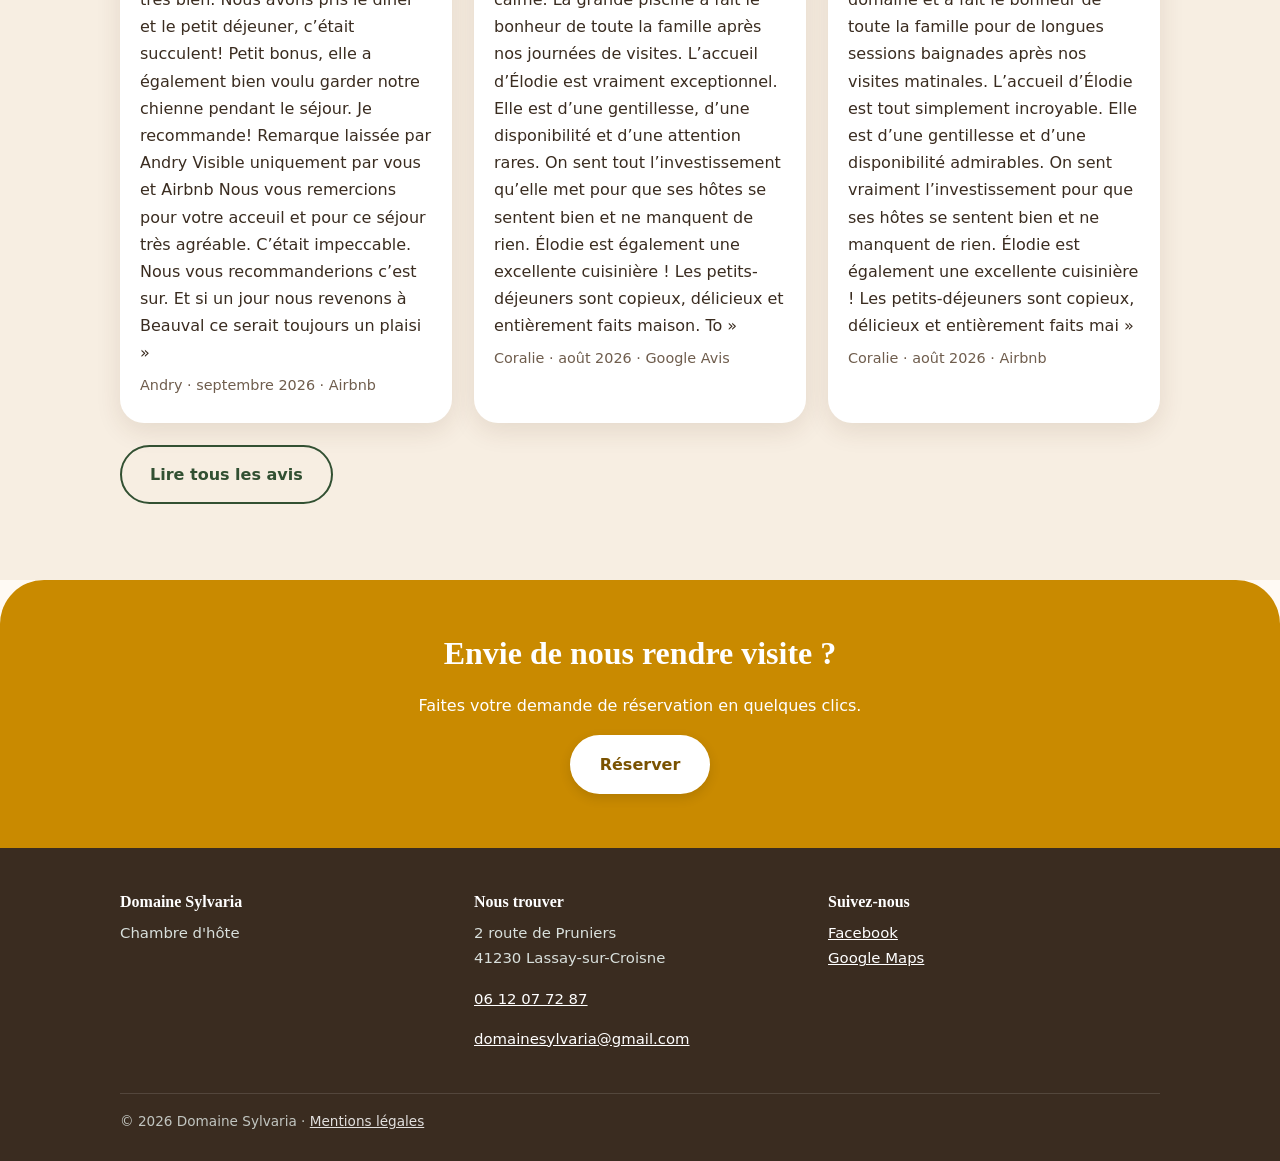
==== commit 1ce572ac: "Site mis à jour le 25/10/2026 13:54:57" ====
--- a/index.html
+++ b/index.html
@@ -1,4 +1,4 @@
-<!doctype html><html lang="fr"><head><meta charset="utf-8"><meta name="viewport" content="width=device-width,initial-scale=1"><title>Domaine Sylvaria</title><meta name="description" content="Bienvenue à Lassay-sur-Croisne. Le domaine Sylvaria est un grand domaine boisé de 4 Ha qui possède 2 chambres d'hôtes et une piscine extérieur couverte (chauffée de Mai à septembre). Nous sommes ravis de vous accueillir pour votre séjour en chambre d'hôte."><meta property="og:title" content="Domaine Sylvaria"><meta property="og:type" content="website"><meta property="og:locale" content="fr_FR"><meta property="og:description" content="Bienvenue à Lassay-sur-Croisne. Le domaine Sylvaria est un grand domaine boisé de 4 Ha qui possède 2 chambres d'hôtes et une piscine extérieur couverte (chauffée de Mai à septembre). Nous sommes ravis de vous accueillir pour votre séjour en chambre d'hôte."><meta name="theme-color" content="#325032"><link rel="stylesheet" href="style.css"><script type="application/ld+json">{"@context":"https://schema.org","@type":"LodgingBusiness","name":"Domaine Sylvaria","telephone":"06 12 07 72 87","email":"domainesylvaria@gmail.com","address":{"@type":"PostalAddress","streetAddress":"2 route de Pruniers","postalCode":"41230","addressLocality":"Lassay-sur-Croisne","addressCountry":"France"},"aggregateRating":{"@type":"AggregateRating","ratingValue":4.8,"reviewCount":60,"bestRating":5}}</script></head><body><a class="skip" href="#contenu">Aller au contenu</a><header class="top"><div class="wrap"><a class="brand" href="index.html"><img src="assets/img/sl_mvnltogio9lp.webp" alt=""><span>Domaine Sylvaria</span></a><button class="burger" type="button" aria-label="Menu" aria-expanded="false" aria-controls="nav">☰ Menu</button><nav id="nav" aria-label="Menu principal"><ul><li><a href="index.html" aria-current="page">Accueil</a></li><li><a href="hebergements.html">Hébergements</a></li><li><a href="reservation.html">Réserver</a></li><li><a href="services.html">Services</a></li><li><a href="repas.html">Repas</a></li><li><a href="avis.html">Avis</a></li><li><a href="autour.html">Autour de nous</a></li><li><a href="contact.html">Contact</a></li><li><a href="mentions-legales.html">Mentions légales</a></li></ul></nav></div></header><main id="contenu"><section class="hero hero-home has-photo"><div class="hero-img"><img src="assets/img/sl_mvl5kxh7c3dg.webp" alt="WhatsApp Image 2026-03-11 at 15.10.45" loading="lazy" decoding="async"></div><div class="wrap hero-in"><h1>Domaine Sylvaria</h1><p class="lead">Chambre d'hôte</p><a class="btn" href="reservation.html">Réserver</a></div></section><section class="block"><div class="wrap narrow"><p>Bienvenue à Lassay-sur-Croisne. Le domaine Sylvaria est un grand domaine boisé de 4 Ha qui possède 2 chambres d'hôtes et une piscine extérieur couverte (chauffée de Mai à septembre). Nous sommes ravis de vous accueillir pour votre séjour en chambre d'hôte.</p></div></section><div class="wrap narrow" style="padding-top:24px"><h2>Les services proposés</h2><ul class="clean"><li>Deux chambres d'hôtes pour une capacité total de 10 personnes + bébé</li><li>Les petits déjeuners, les draps, serviettes de toilette et le ménage sont compris dans le tarif.</li><li>Une piscine XXL : 7x14m avec 2,30m de profondeur au max. Equipée de nombreux jeux gonflables et de bouées pour les enfants</li><li>Jeux extérieurs : table de ping-pong, terrain de foot, filet de badminton et nombreux petits jeux pour enfant et petits vélo.</li><li>Espace de jeux intérieur pour les enfants + espace jeux de société</li><li>Un salon dédié aux petits déjeuners et repas avec des tables affectées à la chambre</li><li>Des espace de détentes extérieurs avec transats, canapés et tables</li><li>Accès libre-service à des boissons fraiches (prix des boissons non compris dans le séjour)</li><li>Restauration sur place (non compris dans le prix du séjour)</li><li>Animaux autorisés et service de garde d'animaux sur demande (non compris dans le prix du séjour)</li><li>Wifi gratuit</li></ul></div><div class="wrap" style="padding-top:24px"><h2>Photographies des extérieurs</h2><div class="gallery"><img src="assets/img/sl_mvnoj7gsiull.webp" alt="Ext" loading="lazy" decoding="async"><img src="assets/img/sl_mvnojek1bt9e.webp" alt="foret" loading="lazy" decoding="async"><img src="assets/img/sl_mvnojk2fop44.webp" alt="jardin" loading="lazy" decoding="async"><img src="assets/img/sl_mvnojozt9y4a.webp" alt="WhatsApp Image 2026-03-11 at 15.10.45" loading="lazy" decoding="async"><img src="assets/img/sl_mvnojvorrutw.webp" alt="WhatsApp Image 2026-06-23 at 14.49.15" loading="lazy" decoding="async"><img src="assets/img/sl_mvnok002wky4.webp" alt="WhatsApp Image 2026-06-23 at 14.49.16" loading="lazy" decoding="async"></div></div><div class="wrap" style="padding-top:24px"><h2>Les espaces communs</h2><div class="gallery"><img src="assets/img/sl_mvnome35puqt.webp" alt="coin enfant" loading="lazy" decoding="async"><img src="assets/img/sl_mvnomicrflli.webp" alt="Salon" loading="lazy" decoding="async"><img src="assets/img/sl_mvnp35oh6tna.webp" alt="salon cheminée" loading="lazy" decoding="async"></div></div><section class="block alt"><div class="wrap"><h2>Nos hébergements</h2><div class="grid"><article class="card"><div class="pic"><img src="assets/img/sl_mvl5tt3u0idi.webp" alt="Chambre Figuier" loading="lazy" decoding="async"></div><div class="body"><h3>Chambre Figuier</h3><p class="muted small">Grande chambre familiale</p><p>Bienvenue dans la Chambre Figuier, située à l'étage et pouvant accueillir jusqu'à 8 personnes grâce à ces deux chambres dotées de lit 160x200,…</p><p class="price">À partir de 126 € la nuit</p></div></article><article class="card"><div class="pic"><img src="assets/img/sl_mvl5v06frn86.webp" alt="Chambre Magnolia" loading="lazy" decoding="async"></div><div class="body"><h3>Chambre Magnolia</h3><p class="muted small">Suite thème nature</p><p>Bienvenue dans la Chambre Figuier, située au rez-de-chaussée, cette chambre permet d'accueillir 2 personnes. Elle dispose de sa propre salle de…</p><p class="price">À partir de 99 € la nuit</p></div></article></div><p style="margin-top:22px"><a class="btn ghost" href="hebergements.html">Découvrir les hébergements</a></p></div></section><section class="block"><div class="wrap"><h2>Sur place</h2><ul class="tags"><li>Piscine</li><li>Pension pour chien</li><li>Supplément chien</li></ul><p><a class="btn ghost" href="services.html">Voir les services</a></p></div></section><section class="block alt"><div class="wrap"><h2>Ils ont séjourné chez nous</h2><p class="lead"><span class="stars" aria-hidden="true">★</span> <strong>4,8 / 5</strong> <span class="muted">sur 60 avis de voyageurs</span></p><div class="grid"><article class="review"><div class="stars" role="img" aria-label="5 sur 5">★★★★★</div><p>« Hôte aimable et très acceuillante.
+<!doctype html><html lang="fr"><head><meta charset="utf-8"><meta name="viewport" content="width=device-width,initial-scale=1"><title>Domaine Sylvaria</title><meta name="description" content="Bienvenue à Lassay-sur-Croisne. Le domaine Sylvaria est un grand domaine boisé de 4 Ha qui possède 2 chambres d'hôtes et une piscine extérieur couverte (chauffée de Mai à septembre). Nous sommes ravis de vous accueillir pour votre séjour en chambre d'hôte."><meta property="og:title" content="Domaine Sylvaria"><meta property="og:type" content="website"><meta property="og:locale" content="fr_FR"><meta property="og:description" content="Bienvenue à Lassay-sur-Croisne. Le domaine Sylvaria est un grand domaine boisé de 4 Ha qui possède 2 chambres d'hôtes et une piscine extérieur couverte (chauffée de Mai à septembre). Nous sommes ravis de vous accueillir pour votre séjour en chambre d'hôte."><meta name="theme-color" content="#325032"><link rel="stylesheet" href="style.css"><script type="application/ld+json">{"@context":"https://schema.org","@type":"LodgingBusiness","name":"Domaine Sylvaria","telephone":"06 12 07 72 87","email":"domainesylvaria@gmail.com","address":{"@type":"PostalAddress","streetAddress":"2 route de Pruniers","postalCode":"41230","addressLocality":"Lassay-sur-Croisne","addressCountry":"France"},"aggregateRating":{"@type":"AggregateRating","ratingValue":4.8,"reviewCount":60,"bestRating":5}}</script></head><body><a class="skip" href="#contenu">Aller au contenu</a><header class="top"><div class="wrap"><a class="brand" href="index.html"><img src="assets/img/sl_mvnltogio9lp.webp" alt=""><span>Domaine Sylvaria</span></a><button class="burger" type="button" aria-label="Menu" aria-expanded="false" aria-controls="nav">☰ Menu</button><nav id="nav" aria-label="Menu principal"><ul><li><a href="index.html" aria-current="page">Accueil</a></li><li><a href="hebergements.html">Hébergements</a></li><li><a href="reservation.html">Réserver</a></li><li><a href="services.html">Services</a></li><li><a href="repas.html">Repas</a></li><li><a href="avis.html">Avis</a></li><li><a href="autour.html">Autour de nous</a></li><li><a href="contact.html">Contact</a></li><li><a href="mentions-legales.html">Mentions légales</a></li></ul></nav></div></header><main id="contenu"><section class="hero hero-home has-photo"><div class="hero-img"><img src="assets/img/sl_mvl5kxh7c3dg.webp" alt="WhatsApp Image 2026-03-11 at 15.10.45" loading="lazy" decoding="async"></div><div class="wrap hero-in"><h1>Domaine Sylvaria</h1><p class="lead">Chambre d'hôte</p><a class="btn" href="reservation.html">Réserver</a></div></section><section class="block"><div class="wrap narrow"><p>Bienvenue à Lassay-sur-Croisne. Le domaine Sylvaria est un grand domaine boisé de 4 Ha qui possède 2 chambres d'hôtes et une piscine extérieur couverte (chauffée de Mai à septembre). Nous sommes ravis de vous accueillir pour votre séjour en chambre d'hôte.</p></div></section><div class="wrap narrow" style="padding-top:24px"><h2>Les services proposés</h2><ul class="clean"><li>Deux chambres d'hôtes pour une capacité total de 10 personnes + bébé</li><li>Les petits déjeuners, les draps, serviettes de toilette et le ménage sont compris dans le tarif.</li><li>Une piscine XXL : 7x14m avec 2,30m de profondeur au max. Equipée de nombreux jeux gonflables et de bouées pour les enfants</li><li>Jeux extérieurs : table de ping-pong, terrain de foot, filet de badminton et nombreux petits jeux pour enfant et petits vélo.</li><li>Espace de jeux intérieur pour les enfants + espace jeux de société</li><li>Un salon dédié aux petits déjeuners et repas avec des tables affectées à la chambre</li><li>Des espace de détentes extérieurs avec transats, canapés et tables</li><li>Accès libre-service à des boissons fraiches (prix des boissons non compris dans le séjour)</li><li>Restauration sur place (non compris dans le prix du séjour)</li><li>Animaux autorisés et service de garde d'animaux sur demande (non compris dans le prix du séjour)</li><li>Wifi gratuit</li></ul></div><div class="wrap" style="padding-top:24px"><h2>Photographies des extérieurs</h2><div class="gallery"><img src="assets/img/sl_mvnoj7gsiull.webp" alt="Ext" loading="lazy" decoding="async"><img src="assets/img/sl_mvnojek1bt9e.webp" alt="foret" loading="lazy" decoding="async"><img src="assets/img/sl_mvnojk2fop44.webp" alt="jardin" loading="lazy" decoding="async"><img src="assets/img/sl_mvnojozt9y4a.webp" alt="WhatsApp Image 2026-03-11 at 15.10.45" loading="lazy" decoding="async"><img src="assets/img/sl_mvnojvorrutw.webp" alt="WhatsApp Image 2026-06-23 at 14.49.15" loading="lazy" decoding="async"><img src="assets/img/sl_mvnok002wky4.webp" alt="WhatsApp Image 2026-06-23 at 14.49.16" loading="lazy" decoding="async"></div></div><div class="wrap" style="padding-top:24px"><h2>Les espaces communs</h2><div class="gallery"><img src="assets/img/sl_mvnome35puqt.webp" alt="coin enfant" loading="lazy" decoding="async"><img src="assets/img/sl_mvnomicrflli.webp" alt="Salon" loading="lazy" decoding="async"><img src="assets/img/sl_mvnp35oh6tna.webp" alt="salon cheminée" loading="lazy" decoding="async"></div></div><section class="block alt"><div class="wrap"><h2>Nos hébergements</h2><div class="grid"><article class="card"><div class="pic"><img src="assets/img/sl_mvl5tt3u0idi.webp" alt="Chambre Figuier" loading="lazy" decoding="async"></div><div class="body"><h3>Chambre Figuier</h3><p class="muted small">Grande chambre familiale</p><p>Bienvenue dans la Chambre Figuier, située à l'étage et pouvant accueillir jusqu'à 8 personnes grâce à ces deux chambres dotées de lit 160x200,…</p><p class="price">À partir de 126 € la nuit</p></div></article><article class="card"><div class="pic"><img src="assets/img/sl_mvl5v06frn86.webp" alt="Chambre Magnolia" loading="lazy" decoding="async"></div><div class="body"><h3>Chambre Magnolia</h3><p class="muted small">Suite thème nature</p><p>Bienvenue dans la Chambre Figuier, située au rez-de-chaussée, cette chambre permet d'accueillir 2 personnes. Elle dispose de sa propre salle de…</p><p class="price">À partir de 99 € la nuit</p></div></article></div><p style="margin-top:22px"><a class="btn ghost" href="hebergements.html">Découvrir les hébergements</a></p></div></section><section class="block"><div class="wrap"><h2>Sur place</h2><ul class="tags"><li>Piscine</li></ul><p><a class="btn ghost" href="services.html">Voir les services</a></p></div></section><section class="block alt"><div class="wrap"><h2>Ils ont séjourné chez nous</h2><p class="lead"><span class="stars" aria-hidden="true">★</span> <strong>4,8 / 5</strong> <span class="muted">sur 60 avis de voyageurs</span></p><div class="grid"><article class="review"><div class="stars" role="img" aria-label="5 sur 5">★★★★★</div><p>« Hôte aimable et très acceuillante.
 Joli endroit paisible.
 Très belle maison, propre et bien équipée.
 Piscine chauffée propre et opérationnelle.
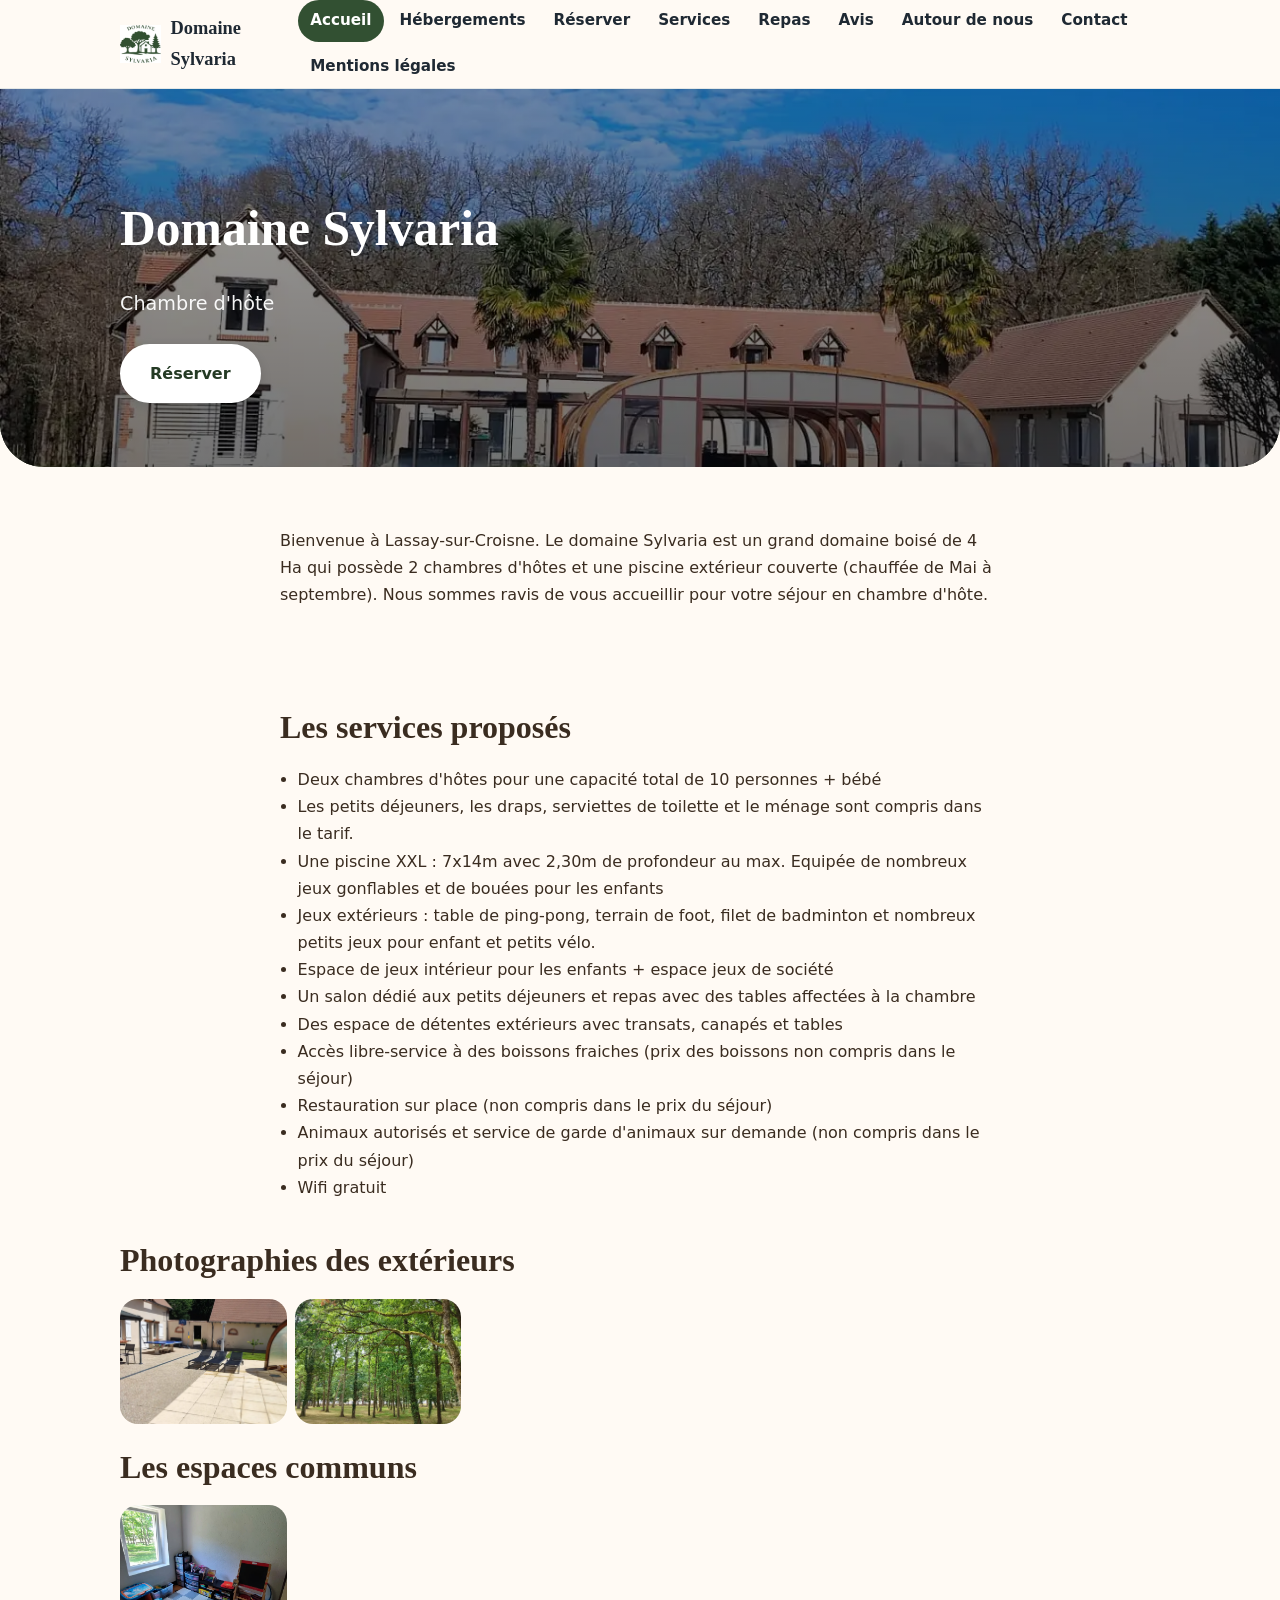
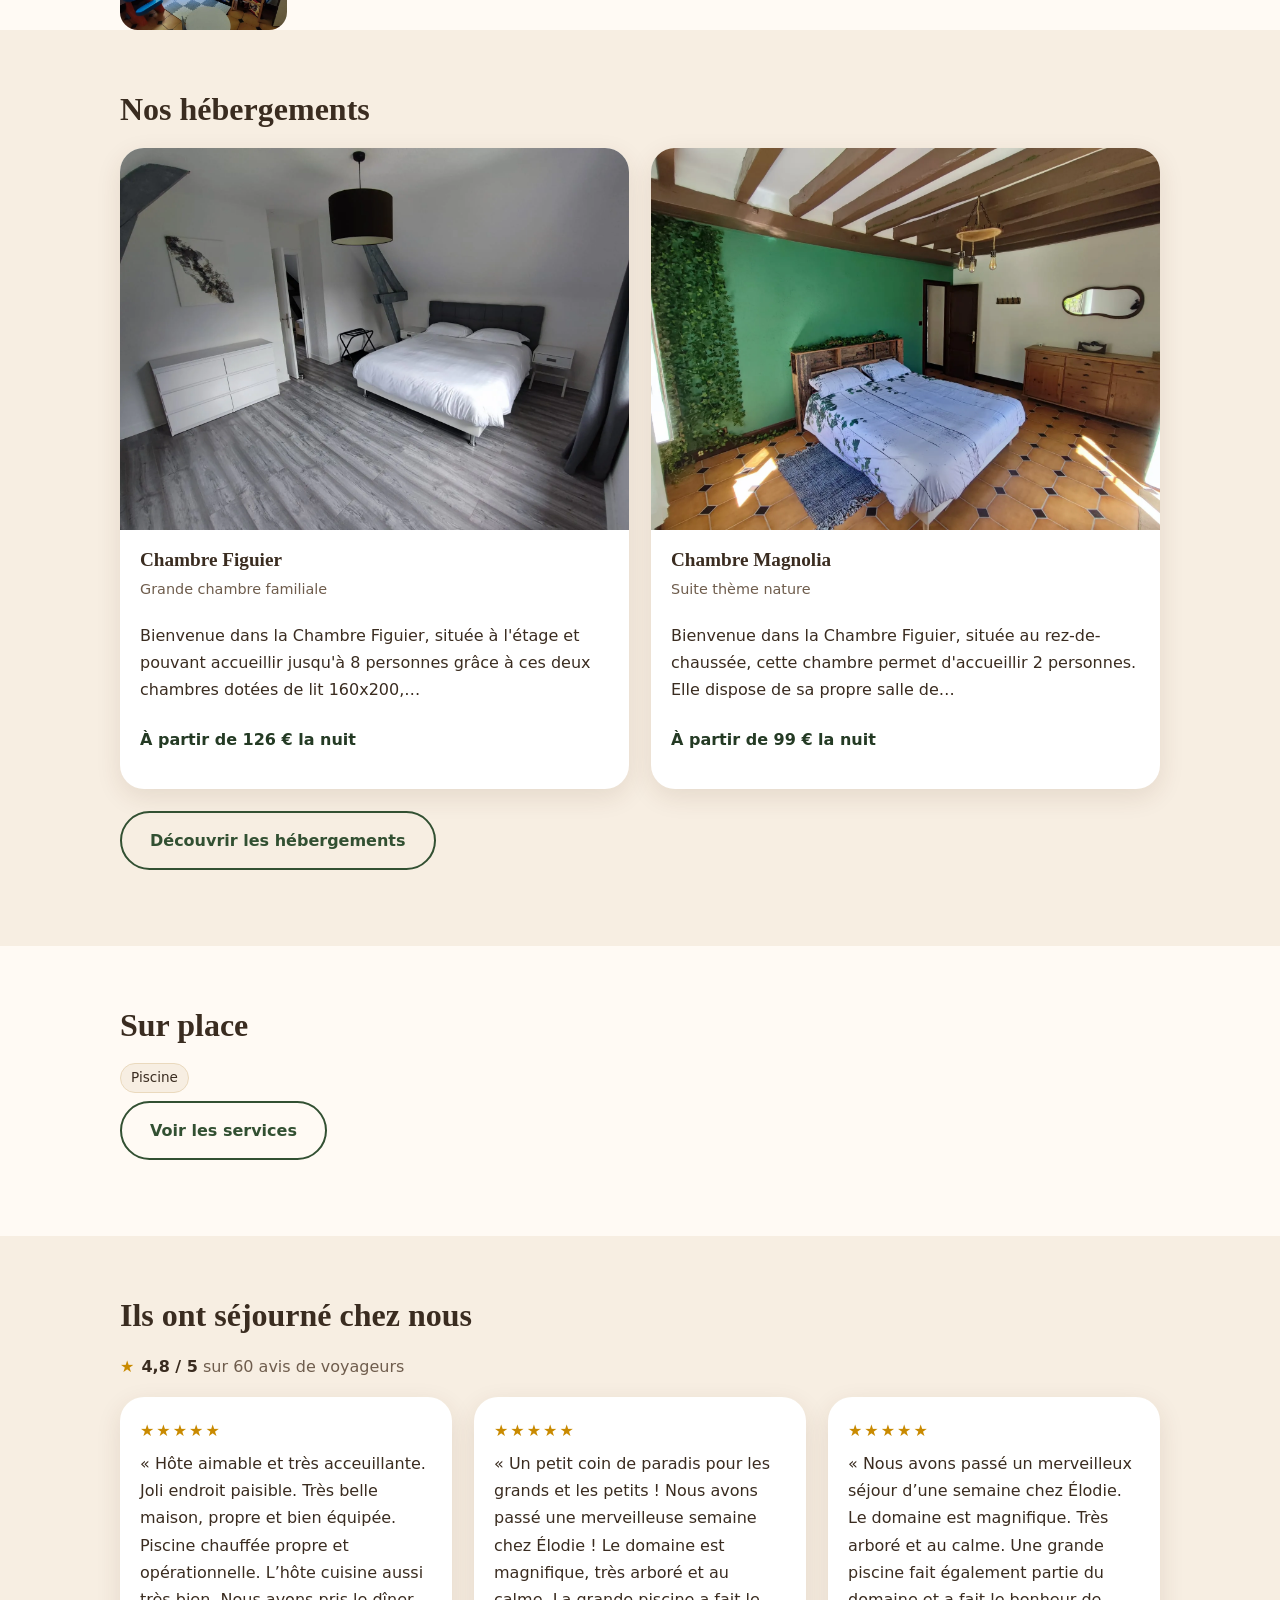
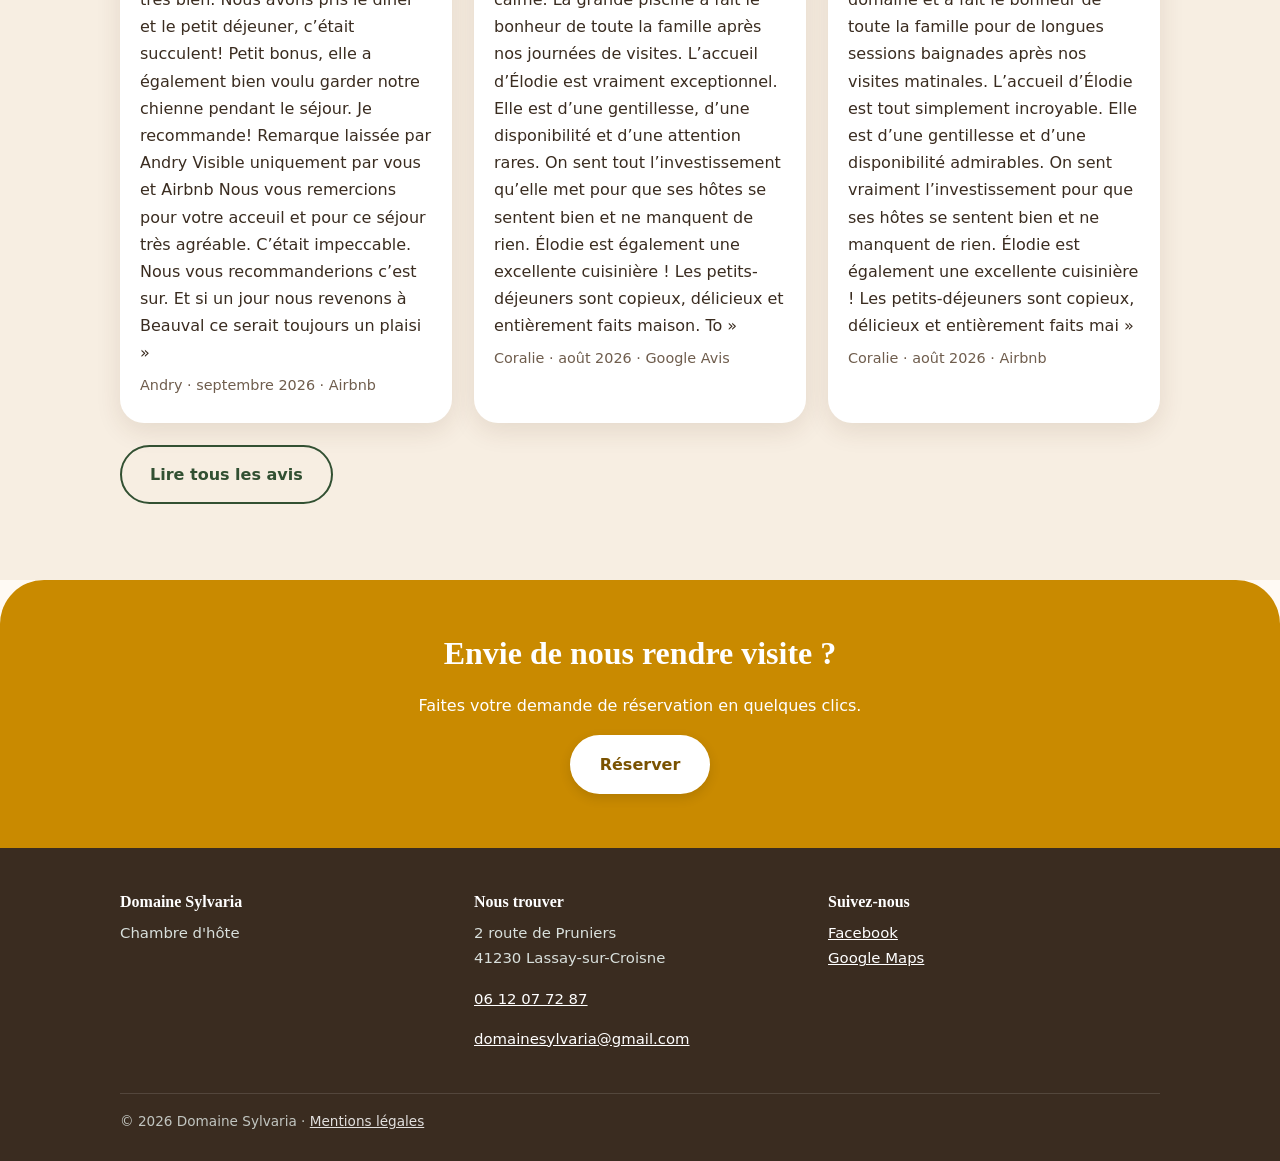
==== commit 98c94f48: "Site mis à jour le 26/10/2026 16:29:00" ====
--- a/index.html
+++ b/index.html
@@ -1,4 +1,4 @@
-<!doctype html><html lang="fr"><head><meta charset="utf-8"><meta name="viewport" content="width=device-width,initial-scale=1"><title>Domaine Sylvaria</title><meta name="description" content="Bienvenue à Lassay-sur-Croisne. Le domaine Sylvaria est un grand domaine boisé de 4 Ha qui possède 2 chambres d'hôtes et une piscine extérieur couverte (chauffée de Mai à septembre). Nous sommes ravis de vous accueillir pour votre séjour en chambre d'hôte."><meta property="og:title" content="Domaine Sylvaria"><meta property="og:type" content="website"><meta property="og:locale" content="fr_FR"><meta property="og:description" content="Bienvenue à Lassay-sur-Croisne. Le domaine Sylvaria est un grand domaine boisé de 4 Ha qui possède 2 chambres d'hôtes et une piscine extérieur couverte (chauffée de Mai à septembre). Nous sommes ravis de vous accueillir pour votre séjour en chambre d'hôte."><meta name="theme-color" content="#325032"><link rel="stylesheet" href="style.css"><script type="application/ld+json">{"@context":"https://schema.org","@type":"LodgingBusiness","name":"Domaine Sylvaria","telephone":"06 12 07 72 87","email":"domainesylvaria@gmail.com","address":{"@type":"PostalAddress","streetAddress":"2 route de Pruniers","postalCode":"41230","addressLocality":"Lassay-sur-Croisne","addressCountry":"France"},"aggregateRating":{"@type":"AggregateRating","ratingValue":4.8,"reviewCount":60,"bestRating":5}}</script></head><body><a class="skip" href="#contenu">Aller au contenu</a><header class="top"><div class="wrap"><a class="brand" href="index.html"><img src="assets/img/sl_mvnltogio9lp.webp" alt=""><span>Domaine Sylvaria</span></a><button class="burger" type="button" aria-label="Menu" aria-expanded="false" aria-controls="nav">☰ Menu</button><nav id="nav" aria-label="Menu principal"><ul><li><a href="index.html" aria-current="page">Accueil</a></li><li><a href="hebergements.html">Hébergements</a></li><li><a href="reservation.html">Réserver</a></li><li><a href="services.html">Services</a></li><li><a href="repas.html">Repas</a></li><li><a href="avis.html">Avis</a></li><li><a href="autour.html">Autour de nous</a></li><li><a href="contact.html">Contact</a></li><li><a href="mentions-legales.html">Mentions légales</a></li></ul></nav></div></header><main id="contenu"><section class="hero hero-home has-photo"><div class="hero-img"><img src="assets/img/sl_mvl5kxh7c3dg.webp" alt="WhatsApp Image 2026-03-11 at 15.10.45" loading="lazy" decoding="async"></div><div class="wrap hero-in"><h1>Domaine Sylvaria</h1><p class="lead">Chambre d'hôte</p><a class="btn" href="reservation.html">Réserver</a></div></section><section class="block"><div class="wrap narrow"><p>Bienvenue à Lassay-sur-Croisne. Le domaine Sylvaria est un grand domaine boisé de 4 Ha qui possède 2 chambres d'hôtes et une piscine extérieur couverte (chauffée de Mai à septembre). Nous sommes ravis de vous accueillir pour votre séjour en chambre d'hôte.</p></div></section><div class="wrap narrow" style="padding-top:24px"><h2>Les services proposés</h2><ul class="clean"><li>Deux chambres d'hôtes pour une capacité total de 10 personnes + bébé</li><li>Les petits déjeuners, les draps, serviettes de toilette et le ménage sont compris dans le tarif.</li><li>Une piscine XXL : 7x14m avec 2,30m de profondeur au max. Equipée de nombreux jeux gonflables et de bouées pour les enfants</li><li>Jeux extérieurs : table de ping-pong, terrain de foot, filet de badminton et nombreux petits jeux pour enfant et petits vélo.</li><li>Espace de jeux intérieur pour les enfants + espace jeux de société</li><li>Un salon dédié aux petits déjeuners et repas avec des tables affectées à la chambre</li><li>Des espace de détentes extérieurs avec transats, canapés et tables</li><li>Accès libre-service à des boissons fraiches (prix des boissons non compris dans le séjour)</li><li>Restauration sur place (non compris dans le prix du séjour)</li><li>Animaux autorisés et service de garde d'animaux sur demande (non compris dans le prix du séjour)</li><li>Wifi gratuit</li></ul></div><div class="wrap" style="padding-top:24px"><h2>Photographies des extérieurs</h2><div class="gallery"><img src="assets/img/sl_mvnoj7gsiull.webp" alt="Ext" loading="lazy" decoding="async"><img src="assets/img/sl_mvnojek1bt9e.webp" alt="foret" loading="lazy" decoding="async"><img src="assets/img/sl_mvnojk2fop44.webp" alt="jardin" loading="lazy" decoding="async"><img src="assets/img/sl_mvnojozt9y4a.webp" alt="WhatsApp Image 2026-03-11 at 15.10.45" loading="lazy" decoding="async"><img src="assets/img/sl_mvnojvorrutw.webp" alt="WhatsApp Image 2026-06-23 at 14.49.15" loading="lazy" decoding="async"><img src="assets/img/sl_mvnok002wky4.webp" alt="WhatsApp Image 2026-06-23 at 14.49.16" loading="lazy" decoding="async"></div></div><div class="wrap" style="padding-top:24px"><h2>Les espaces communs</h2><div class="gallery"><img src="assets/img/sl_mvnome35puqt.webp" alt="coin enfant" loading="lazy" decoding="async"><img src="assets/img/sl_mvnomicrflli.webp" alt="Salon" loading="lazy" decoding="async"><img src="assets/img/sl_mvnp35oh6tna.webp" alt="salon cheminée" loading="lazy" decoding="async"></div></div><section class="block alt"><div class="wrap"><h2>Nos hébergements</h2><div class="grid"><article class="card"><div class="pic"><img src="assets/img/sl_mvl5tt3u0idi.webp" alt="Chambre Figuier" loading="lazy" decoding="async"></div><div class="body"><h3>Chambre Figuier</h3><p class="muted small">Grande chambre familiale</p><p>Bienvenue dans la Chambre Figuier, située à l'étage et pouvant accueillir jusqu'à 8 personnes grâce à ces deux chambres dotées de lit 160x200,…</p><p class="price">À partir de 126 € la nuit</p></div></article><article class="card"><div class="pic"><img src="assets/img/sl_mvl5v06frn86.webp" alt="Chambre Magnolia" loading="lazy" decoding="async"></div><div class="body"><h3>Chambre Magnolia</h3><p class="muted small">Suite thème nature</p><p>Bienvenue dans la Chambre Figuier, située au rez-de-chaussée, cette chambre permet d'accueillir 2 personnes. Elle dispose de sa propre salle de…</p><p class="price">À partir de 99 € la nuit</p></div></article></div><p style="margin-top:22px"><a class="btn ghost" href="hebergements.html">Découvrir les hébergements</a></p></div></section><section class="block"><div class="wrap"><h2>Sur place</h2><ul class="tags"><li>Piscine</li></ul><p><a class="btn ghost" href="services.html">Voir les services</a></p></div></section><section class="block alt"><div class="wrap"><h2>Ils ont séjourné chez nous</h2><p class="lead"><span class="stars" aria-hidden="true">★</span> <strong>4,8 / 5</strong> <span class="muted">sur 60 avis de voyageurs</span></p><div class="grid"><article class="review"><div class="stars" role="img" aria-label="5 sur 5">★★★★★</div><p>« Hôte aimable et très acceuillante.
+<!doctype html><html lang="fr"><head><meta charset="utf-8"><meta name="viewport" content="width=device-width,initial-scale=1"><title>Domaine Sylvaria</title><meta name="description" content="Bienvenue à Lassay-sur-Croisne. Le domaine Sylvaria est un grand domaine boisé de 4 Ha qui possède 2 chambres d'hôtes et une piscine extérieur couverte (chauffée de Mai à septembre). Nous sommes ravis de vous accueillir pour votre séjour en chambre d'hôte."><link rel="canonical" href="https://www.domainesylvaria.fr/"><meta property="og:title" content="Domaine Sylvaria"><meta property="og:type" content="website"><meta property="og:locale" content="fr_FR"><meta property="og:description" content="Bienvenue à Lassay-sur-Croisne. Le domaine Sylvaria est un grand domaine boisé de 4 Ha qui possède 2 chambres d'hôtes et une piscine extérieur couverte (chauffée de Mai à septembre). Nous sommes ravis de vous accueillir pour votre séjour en chambre d'hôte."><meta property="og:url" content="https://www.domainesylvaria.fr/"><meta name="theme-color" content="#325032"><link rel="stylesheet" href="style.css"><script type="application/ld+json">{"@context":"https://schema.org","@type":"LodgingBusiness","name":"Domaine Sylvaria","url":"https://www.domainesylvaria.fr/","telephone":"06 12 07 72 87","email":"domainesylvaria@gmail.com","address":{"@type":"PostalAddress","streetAddress":"2 route de Pruniers","postalCode":"41230","addressLocality":"Lassay-sur-Croisne","addressCountry":"France"},"aggregateRating":{"@type":"AggregateRating","ratingValue":4.8,"reviewCount":60,"bestRating":5}}</script></head><body><a class="skip" href="#contenu">Aller au contenu</a><header class="top"><div class="wrap"><a class="brand" href="index.html"><img src="assets/img/sl_mvnltogio9lp.webp" alt=""><span>Domaine Sylvaria</span></a><button class="burger" type="button" aria-label="Menu" aria-expanded="false" aria-controls="nav">☰ Menu</button><nav id="nav" aria-label="Menu principal"><ul><li><a href="index.html" aria-current="page">Accueil</a></li><li><a href="hebergements.html">Hébergements</a></li><li><a href="reservation.html">Réserver</a></li><li><a href="services.html">Services</a></li><li><a href="repas.html">Repas</a></li><li><a href="avis.html">Avis</a></li><li><a href="autour.html">Autour de nous</a></li><li><a href="contact.html">Contact</a></li><li><a href="mentions-legales.html">Mentions légales</a></li></ul></nav></div></header><main id="contenu"><section class="hero hero-home has-photo"><div class="hero-img"><img src="assets/img/sl_mvl5kxh7c3dg.webp" alt="WhatsApp Image 2026-03-11 at 15.10.45" loading="lazy" decoding="async"></div><div class="wrap hero-in"><h1>Domaine Sylvaria</h1><p class="lead">Chambre d'hôte</p><a class="btn" href="reservation.html">Réserver</a></div></section><section class="block"><div class="wrap narrow"><p>Bienvenue à Lassay-sur-Croisne. Le domaine Sylvaria est un grand domaine boisé de 4 Ha qui possède 2 chambres d'hôtes et une piscine extérieur couverte (chauffée de Mai à septembre). Nous sommes ravis de vous accueillir pour votre séjour en chambre d'hôte.</p></div></section><div class="wrap narrow" style="padding-top:24px"><h2>Les services proposés</h2><ul class="clean"><li>Deux chambres d'hôtes pour une capacité total de 10 personnes + bébé</li><li>Les petits déjeuners, les draps, serviettes de toilette et le ménage sont compris dans le tarif.</li><li>Une piscine XXL : 7x14m avec 2,30m de profondeur au max. Equipée de nombreux jeux gonflables et de bouées pour les enfants</li><li>Jeux extérieurs : table de ping-pong, terrain de foot, filet de badminton et nombreux petits jeux pour enfant et petits vélo.</li><li>Espace de jeux intérieur pour les enfants + espace jeux de société</li><li>Un salon dédié aux petits déjeuners et repas avec des tables affectées à la chambre</li><li>Des espace de détentes extérieurs avec transats, canapés et tables</li><li>Accès libre-service à des boissons fraiches (prix des boissons non compris dans le séjour)</li><li>Restauration sur place (non compris dans le prix du séjour)</li><li>Animaux autorisés et service de garde d'animaux sur demande (non compris dans le prix du séjour)</li><li>Wifi gratuit</li></ul></div><div class="wrap" style="padding-top:24px"><h2>Photographies des extérieurs</h2><div class="gallery"><img src="assets/img/sl_mvnoj7gsiull.webp" alt="Ext" loading="lazy" decoding="async"><img src="assets/img/sl_mvnojek1bt9e.webp" alt="foret" loading="lazy" decoding="async"><img src="assets/img/sl_mvnojk2fop44.webp" alt="jardin" loading="lazy" decoding="async"><img src="assets/img/sl_mvnojozt9y4a.webp" alt="WhatsApp Image 2026-03-11 at 15.10.45" loading="lazy" decoding="async"><img src="assets/img/sl_mvnojvorrutw.webp" alt="WhatsApp Image 2026-06-23 at 14.49.15" loading="lazy" decoding="async"><img src="assets/img/sl_mvnok002wky4.webp" alt="WhatsApp Image 2026-06-23 at 14.49.16" loading="lazy" decoding="async"></div></div><div class="wrap" style="padding-top:24px"><h2>Les espaces communs</h2><div class="gallery"><img src="assets/img/sl_mvnome35puqt.webp" alt="coin enfant" loading="lazy" decoding="async"><img src="assets/img/sl_mvnomicrflli.webp" alt="Salon" loading="lazy" decoding="async"><img src="assets/img/sl_mvnp35oh6tna.webp" alt="salon cheminée" loading="lazy" decoding="async"></div></div><section class="block alt"><div class="wrap"><h2>Nos hébergements</h2><div class="grid"><article class="card"><div class="pic"><img src="assets/img/sl_mvl5tt3u0idi.webp" alt="Chambre Figuier" loading="lazy" decoding="async"></div><div class="body"><h3>Chambre Figuier</h3><p class="muted small">Grande chambre familiale</p><p>Bienvenue dans la Chambre Figuier, située à l'étage et pouvant accueillir jusqu'à 8 personnes grâce à ces deux chambres dotées de lit 160x200,…</p><p class="price">À partir de 126 € la nuit</p></div></article><article class="card"><div class="pic"><img src="assets/img/sl_mvl5v06frn86.webp" alt="Chambre Magnolia" loading="lazy" decoding="async"></div><div class="body"><h3>Chambre Magnolia</h3><p class="muted small">Suite thème nature</p><p>Bienvenue dans la Chambre Figuier, située au rez-de-chaussée, cette chambre permet d'accueillir 2 personnes. Elle dispose de sa propre salle de…</p><p class="price">À partir de 99 € la nuit</p></div></article></div><p style="margin-top:22px"><a class="btn ghost" href="hebergements.html">Découvrir les hébergements</a></p></div></section><section class="block"><div class="wrap"><h2>Sur place</h2><ul class="tags"><li>Piscine</li></ul><p><a class="btn ghost" href="services.html">Voir les services</a></p></div></section><section class="block alt"><div class="wrap"><h2>Ils ont séjourné chez nous</h2><p class="lead"><span class="stars" aria-hidden="true">★</span> <strong>4,8 / 5</strong> <span class="muted">sur 60 avis de voyageurs</span></p><div class="grid"><article class="review"><div class="stars" role="img" aria-label="5 sur 5">★★★★★</div><p>« Hôte aimable et très acceuillante.
 Joli endroit paisible.
 Très belle maison, propre et bien équipée.
 Piscine chauffée propre et opérationnelle.
